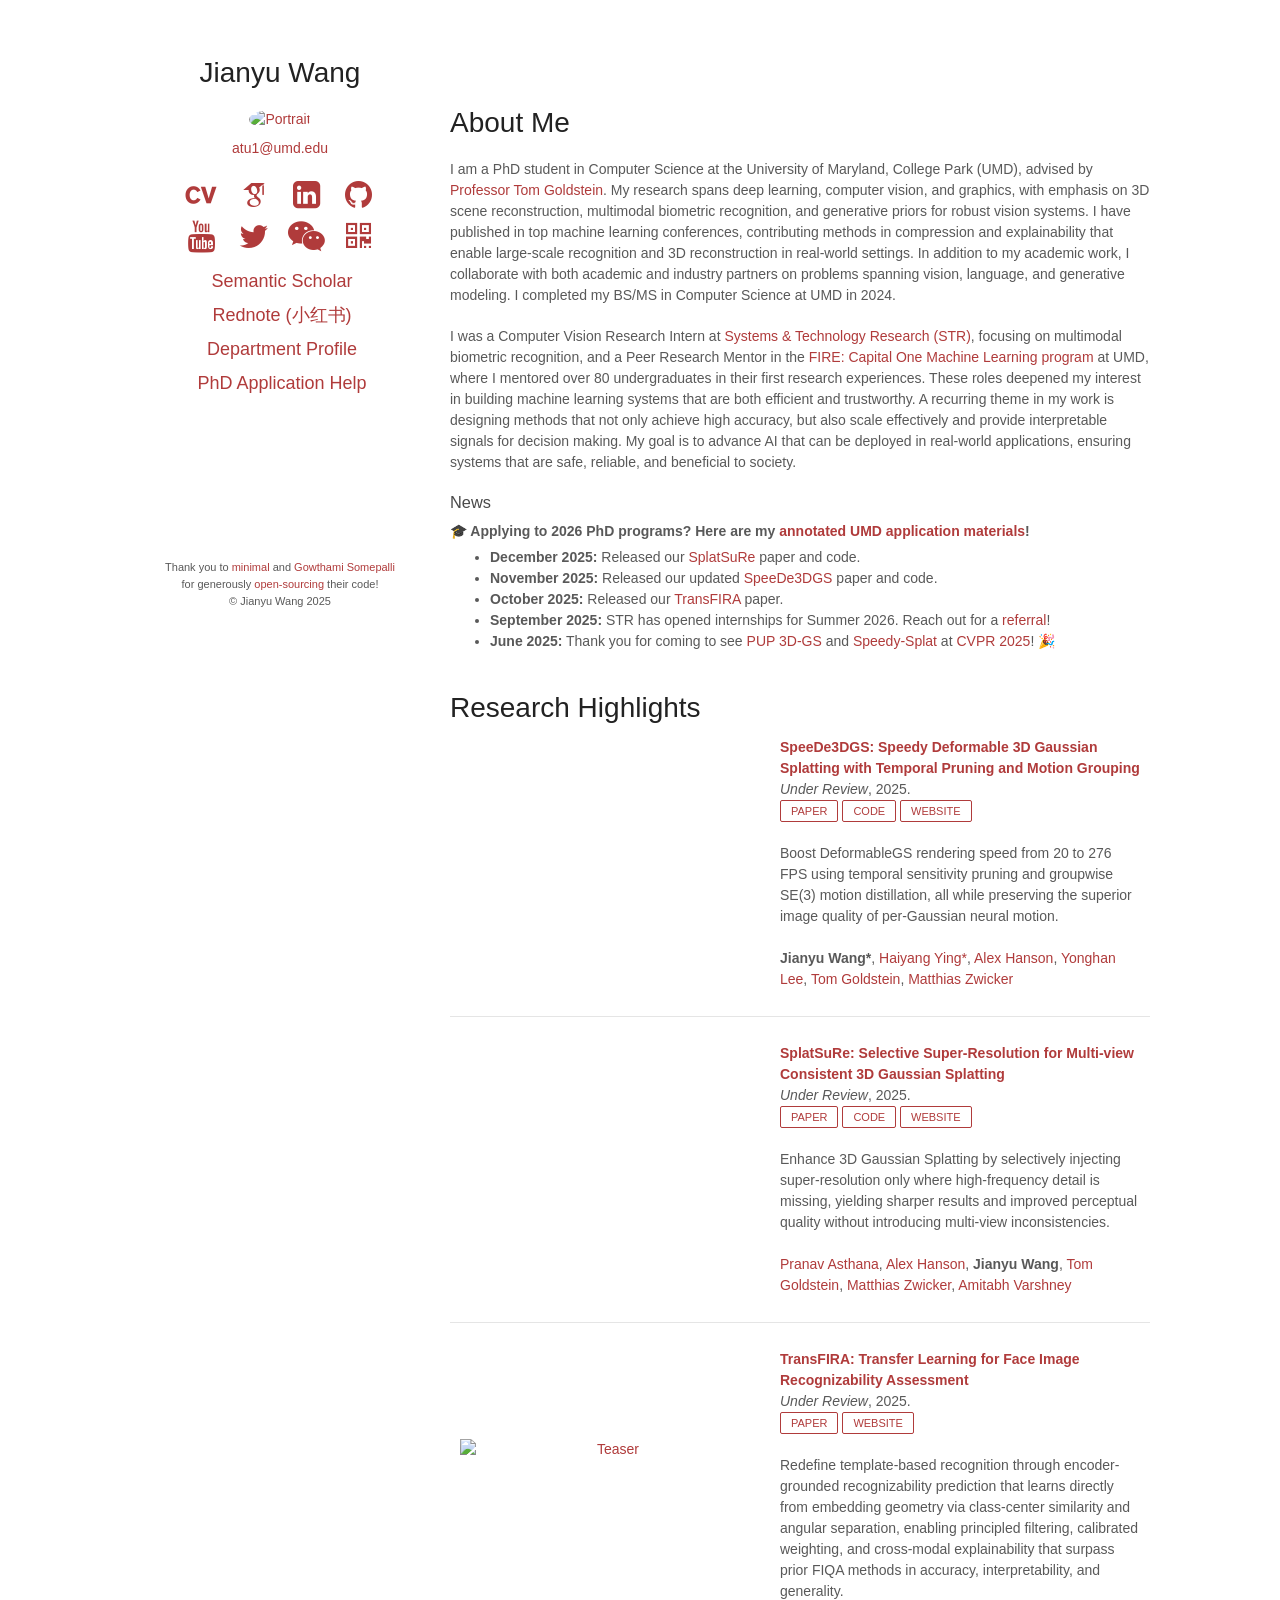
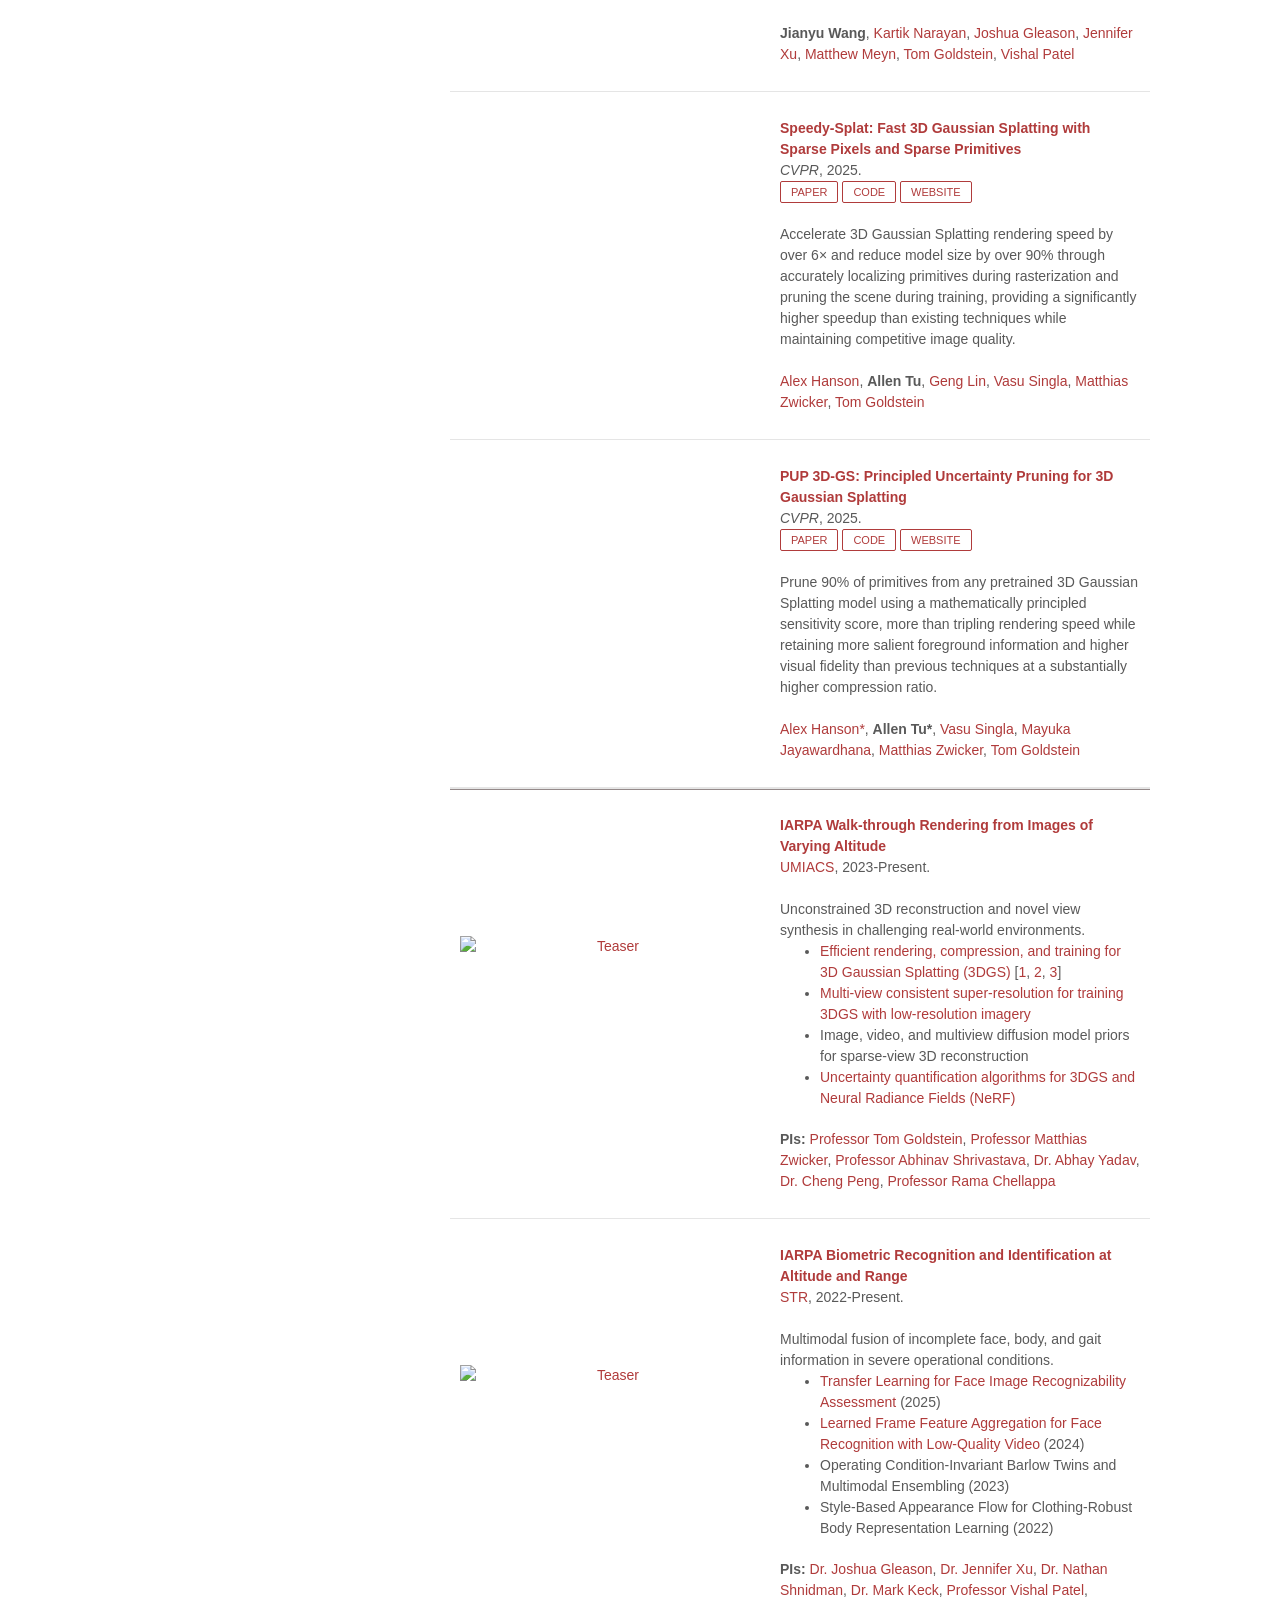
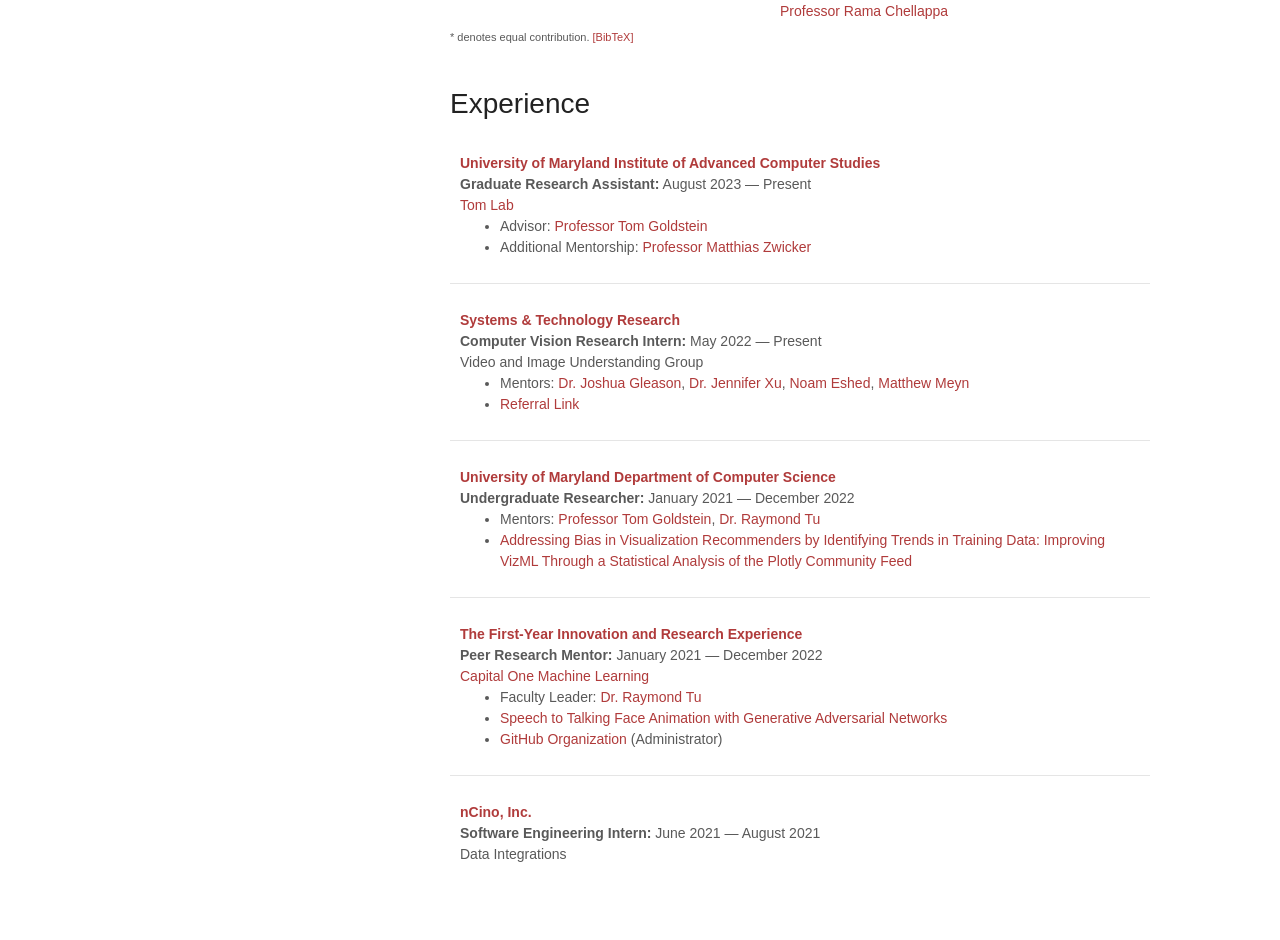
==== index.html @ eaefef75 "Initial commit" ====
<!doctype html>
<html>

<head>
    <!-- Meta -->
    <meta charset="utf-8">
    <meta http-equiv="X-UA-Compatible" content="chrome=1">
    <meta name="viewport" content="width=device-width">
    <meta name="description"
        content="Jianyu Wang is a PhD student in Computer Science at the University of Maryland, College Park, advised by Professor Tom Goldstein. His research advances 3D/4D scene reconstruction, multimodal biometric recognition, and generative priors and uncertainty quantification for robust vision systems, with publications in top computer vision and machine learning venues.">
    <meta name="keywords"
        content="Jianyu Wang, allentu, tuallen, atu1, University of Maryland, UMD, College Park, Computer Science, PhD student, Tom Goldstein, Matthias Zwicker, Vishal Patel, Abhinav Shrivastava, Rama Chellappa, Joshua Gleason, Jennifer Xu, Systems and Technology Research, STR, UMIACS, 3D Gaussian Splatting, 4D Gaussian Splatting, DeformableGS, dynamic 3DGS, Gaussian Splatting acceleration, temporal sensitivity pruning, motion grouping, GroupFlow, temporal pruning, SE(3) motion distillation, SpeeDe3DGS, Speedy-Splat, PUP 3D-GS, SplatSuRe, TransFIRA, diffusion priors, multi-view super-resolution, geometry-aware super-resolution, sparse-view reconstruction, NeRF, Neural Radiance Fields, uncertainty quantification, uncertainty pruning, principled pruning, explainable AI, interpretable AI, robust vision systems, computer vision, deep learning, differentiable rendering, diffusion models, vision transformers, Swin Transformer, multimodal encoders, biometric recognition, multimodal biometrics, face recognition, body recognition, gait recognition, recognizability assessment, Face Image Quality Assessment, FIQA, template recognizability, learned feature aggregation, transfer learning, BRIAR dataset, IARPA BRIAR, IARPA WRIVA, DARPA TIAMAT, NSF TRAILS Institute, VR rendering, real-time rendering, efficient rendering, GPU programming, CUDA, PyTorch, Python, mixture of experts, MoE, large vision encoders, large language models, LLMs, structure-from-motion, SfM, super-resolution, computer graphics, computational geometry, physically based modeling, advanced computer graphics, XR, simulation, animation, machine learning education, FIRE Capital One Machine Learning, research mentorship, peer research mentor, open-set recognition, multimodal fusion, uncertainty-aware rendering, academic research, CVPR 2025, computer vision publications, Jianyu Wang CVPR, Jianyu Wang research, Jianyu Wang Google Scholar, Jianyu Wang GitHub, Jianyu Wang LinkedIn">
    <!-- Title -->
    <title>Jianyu Wang | CS PhD @ UMD</title>

    <!-- Favicon -->
    <link rel="icon" type="image/x-icon" href="./static/icons/tu_light_red.ico">

    <!-- Stylesheets -->
    <link rel="stylesheet" href="stylesheets/styles.css">
    <link rel="stylesheet" href="stylesheets/extra_min_styles.css">
    <link rel="stylesheet" href="stylesheets/zoom_containers.css">
    <link rel="stylesheet" href="stylesheets/css/academicons.min.css">
    <link rel="stylesheet" href="stylesheets/css/font-awesome.css">

    <!-- Google Analytics -->
    <script async src="https://www.googletagmanager.com/gtag/js?id=G-5MJTNBEPMB"></script>
    <script>
        window.dataLayer = window.dataLayer || [];
        function gtag() { dataLayer.push(arguments); }
        gtag('js', new Date());
        gtag('config', 'G-5MJTNBEPMB');
    </script>
</head>

<body data-new-gr-c-s-check-loaded="8.876.0" data-gr-ext-installed="">
    <div class="wrapper">
        <!-- HEADER -->
        <header>
            <h1 align="center">Jianyu Wang</h1>
            <div style="margin-bottom: 10px" align="center">
                <a href="./static/images/Headshot.png">
                    <picture>
                        <source srcset="./static/images/Headshot_Square_Background.webp" type="image/webp">
                        <img src="./static/images/Headshot_Square_Background.jpg" alt="Portrait" class="portrait">
                    </picture>
                </a>
                <center>
                    <p>
                        <a href="mailto:atu1@umd.edu"> atu1@umd.edu </a>
                    </p>
                </center>

                <div class="icon-grid">
                    <a href="./files/AllenTu_CV.pdf"><i class="ai ai-cv"></i></a>
                    <a href="https://scholar.google.com/citations?user=sqPGyG4AAAAJ&hl"><i
                            class="ai ai-google-scholar"></i></a>
                    <a href="https://www.linkedin.com/in/allentu/"><i class="fa fa-linkedin-square"></i></a>
                    <a href="https://github.com/tuallen"><i class="fa fa-github"></i></a>
                    <a href="https://www.youtube.com/@tuallen"><i class="fa fa-youtube"></i></a>
                    <a href="https://twitter.com/tuallen_"><i class="fa fa-twitter"></i></a>
                    <a href="static/images/WeChat.png"><i class="fa fa-wechat"></i></a>
                    <a href="static/images/QRcode_website.png"><i class="fa fa-qrcode"></i></a>
                </div>
                <br>
            </div>

            <ul class="navbar">
                <!-- <li class="navbar_li" id="selected"><a href="https://tuallen.github.io/index.html">Home</a></li> -->
                <li class="navbar_li"><a href="https://www.semanticscholar.org/author/Allen-Tu/2306782092">Semantic
                        Scholar</a>
                <!-- <li class="navbar_li"><a href="https://www.researchgate.net/profile/Allen-Tu-3/research">Research
                        Gate</a> -->
                <li class="navbar_li"><a href="https://www.xiaohongshu.com/user/profile/6786b4ad0000000008018207">Rednote (小红书)</a>
                <li class="navbar_li"><a href="https://www.cs.umd.edu/people/atu1">Department Profile</a>
                <li class="navbar_li"><a
                        href="https://drive.google.com/drive/u/1/folders/1u32o79dgsN40e7VXFEqPQ54McBpV5oTP">PhD
                        Application Help</a>
                <!-- <li class="navbar_li"><a href="https://orcid.org/my-orcid?orcid=0009-0002-6532-2863">ORCID</a> -->
            </ul>
        </header>

        <section>
            <h1>About Me</h1>
            <p>
                I am a PhD student in Computer Science at the University of Maryland, College Park (UMD), advised by
                <a href="https://www.cs.umd.edu/~tomg/">Professor Tom Goldstein</a>. My research spans deep learning,
                computer vision, and graphics, with emphasis on 3D scene reconstruction, multimodal biometric
                recognition, and generative priors for robust vision systems. I have published in top machine learning
                conferences, contributing methods in compression and explainability that enable large-scale recognition
                and 3D reconstruction in real-world settings. In addition to my academic work, I collaborate with both
                academic and industry partners on problems spanning vision, language, and generative modeling. I
                completed my BS/MS in Computer Science at UMD in 2024.
            </p>

            <p>
                I was a Computer Vision Research Intern at <a href="https://str.us/">Systems & Technology Research
                    (STR)</a>, focusing on multimodal biometric recognition, and a Peer Research Mentor in the <a
                    href="https://umd-fire-coml.github.io/">FIRE: Capital One Machine Learning</a> <a
                    href="https://www.cs.umd.edu/research/fire/"> program</a> at UMD, where I mentored over 80
                undergraduates in their first research experiences. These roles deepened my interest in building machine
                learning systems that are both efficient and trustworthy. A recurring theme in my work is designing
                methods that not only achieve high accuracy, but also scale effectively and provide interpretable
                signals for decision making. My goal is to advance AI that can be deployed in real-world applications,
                ensuring systems that are safe, reliable, and beneficial to society.
            </p>

            <h3>News</h3>
            <p style="margin-top: -10px; margin-bottom: 5px; font-weight: bold;">🎓 Applying to 2026 PhD programs? Here
                are my <a href="https://drive.google.com/drive/u/1/folders/1u32o79dgsN40e7VXFEqPQ54McBpV5oTP">annotated
                    UMD
                    application materials</a>!</p>
            <ul>
                <li><b>December 2025:</b> Released our <a href="https://splatsure.github.io/">SplatSuRe</a> paper and
                    code.</li>
                <li><b>November 2025:</b> Released our updated <a href="https://speede3dgs.github.io/">SpeeDe3DGS</a>
                    paper and code.</li>
                <li><b>October 2025:</b> Released our <a href="https://transfira.github.io/">TransFIRA</a> paper.</li>
                <li><b>September 2025:</b> STR has opened internships for Summer 2026. Reach out for a <a
                        href="https://grnh.se/810664b66us">referral</a>!</li>
                <li><b>June 2025:</b> Thank you for coming to see <a href="https://pup3dgs.github.io/">PUP 3D-GS</a> and
                    <a href="https://speedysplat.github.io/">Speedy-Splat</a> at <a
                        href='https://www.linkedin.com/posts/allentu_cvpr2025-activity-7340164794253037568-YTBx'>CVPR
                        2025</a>! 🎉
                </li>
            </ul>
            <br>


            <h1> Research Highlights </h1>
            <table style="margin-top:-12px;">
                <tbody>
                    <!-- Publications -->
                    <tr style="border-bottom:1px solid #e5e5e5;">
                        <!-- Teaser -->
                        <td style="text-align: center;">
                            <div class="video-container">
                                <a href="https://speede3dgs.github.io/">
                                    <video class="video-thumbnail" src="./static/media/chicken_speede3dgs.mp4" muted
                                        loop></video>
                                </a>
                            </div>
                        </td>

                        <!-- TITLE AND INFO -->
                        <td>
                            <!-- <br> -->
                            <div id="indexWorkText">
                                <!-- Title + Link -->
                                <b><a href="https://speede3dgs.github.io/">SpeeDe3DGS: Speedy Deformable 3D Gaussian
                                        Splatting with Temporal Pruning and Motion Grouping</a></b>
                                <br>
                                <i>Under Review</i>, 2025. <br>
                            </div>
                            <div class="indexWorkText">
                                <a href="https://arxiv.org/abs/2506.07917" class="button" target="_blank">PAPER<span
                                        id="cites-speede3dgs"></span></a>
                                <a href="https://github.com/tuallen/speede3dgs" class="button" target="_blank">CODE
                                    <span id="stars-tuallen-speede3dgs">★</span></a>
                                <a href="https://speede3dgs.github.io/" class="button" target="_blank">WEBSITE</a>
                            </div>
                            <br>

                            <!-- Description -->
                            <div id="indexWorkText">
                                Boost DeformableGS rendering speed from 20 to 276 FPS using temporal sensitivity pruning
                                and groupwise SE(3) motion distillation, all while preserving the superior image quality
                                of per-Gaussian neural motion.
                            </div>
                            <br>

                            <!-- Collaborators -->
                            <div id="indexWorkText">
                                <strong>Jianyu Wang*</strong>,
                                <a href="https://oceanying.github.io/">Haiyang Ying*</a>,
                                <a href="https://www.cs.umd.edu/~hanson/">Alex Hanson</a>,
                                <a href="https://sites.google.com/view/yonghan-lee/home">Yonghan Lee</a>,
                                <a href="https://www.cs.umd.edu/~tomg/">Tom Goldstein</a>,
                                <a href="https://www.cs.umd.edu/~zwicker/">Matthias Zwicker</a>
                            </div>
                            <br>
                        </td>
                    </tr>

                    <tr style="border-bottom:1px solid #e5e5e5;">
                        <!-- Teaser -->
                        <td style="text-align: center;">
                            <div class="video-container">
                                <a href="https://splatsure.github.io/">
                                    <video class="video-thumbnail" src="./static/media/church_splatsure.mp4" muted
                                        loop></video>
                                </a>
                            </div>
                        </td>

                        <!-- TITLE AND INFO -->
                        <td>
                            <br>
                            <div id="indexWorkText">
                                <!-- Title + Link -->
                                <b><a href="https://splatsure.github.io/">SplatSuRe: Selective Super-Resolution for
                                        Multi-view Consistent 3D Gaussian Splatting</a></b>
                                <br>
                                <i>Under Review</i>, 2025. <br>
                            </div>
                            <div class="indexWorkText">
                                <a href="https://arxiv.org/abs/2512.02172" class="button" target="_blank">PAPER<span
                                        id="cites-splatsure"></span></a>
                                <a href="https://github.com/pranav-asthana/splatsure" class="button"
                                    target="_blank">CODE
                                    <span id="stars-pranav-asthana-splatsure">★</span></a>
                                <a href="https://splatsure.github.io/" class="button" target="_blank">WEBSITE</a>
                            </div>
                            <br>

                            <!-- Description -->
                            <div id="indexWorkText">
                                Enhance 3D Gaussian Splatting by selectively injecting super-resolution only where
                                high-frequency detail is missing, yielding sharper results and improved perceptual
                                quality without introducing multi-view inconsistencies.
                            </div>
                            <br>

                            <!-- Collaborators -->
                            <div id="indexWorkText">
                                <a href="https://pranav-asthana.github.io/">Pranav Asthana</a>,
                                <a href="https://www.cs.umd.edu/~hanson/">Alex Hanson</a>,
                                <strong>Jianyu Wang</strong>,
                                <a href="https://www.cs.umd.edu/~tomg/">Tom Goldstein</a>,
                                <a href="https://www.cs.umd.edu/~zwicker/">Matthias Zwicker</a>,
                                <a href="https://www.cs.umd.edu/~varshney/">Amitabh Varshney</a>
                            </div>
                            <br>
                        </td>
                    </tr>

                    <tr style="border-bottom:1px solid #e5e5e5;">
                        <!-- Teaser -->
                        <td style="text-align: center;">
                            <div class="image-container">
                                <a href="https://transfira.github.io/">
                                    <picture>
                                        <source srcset="./static/media/transfira.webp" type="image/webp">
                                        <img class="image-thumbnail" src="./static/media/transfira.png" alt="Teaser"
                                            loading="lazy" style="width:100%;height:auto;">
                                    </picture>
                                </a>
                            </div>
                        </td>
                        <!-- TITLE AND INFO -->
                        <td>
                            <br>
                            <div id="indexWorkText">
                                <!-- Title + Link -->
                                <b><a href="https://transfira.github.io/">TransFIRA: Transfer Learning for Face Image
                                        Recognizability Assessment</a></b>
                                <br>
                                <i>Under Review</i>, 2025. <br>
                            </div>
                            <div class="indexWorkText">
                                <a href="https://arxiv.org/abs/2510.06353" class="button" target="_blank">PAPER<span
                                        id="cites-transfira"></span></a>
                                <!-- <a href="https://github.com/allen-tu/transfira" class="button" target="_blank">CODE
                                    <span id="stars-allen-tu-transfira">★</span></a> -->
                                <a href="https://transfira.github.io/" class="button" target="_blank">WEBSITE</a>
                            </div>
                            <br>

                            <!-- Description -->
                            <div id="indexWorkText">
                                Redefine template-based recognition through encoder-grounded recognizability prediction
                                that learns directly from embedding geometry via class-center similarity and angular
                                separation, enabling principled filtering, calibrated weighting, and cross-modal
                                explainability that surpass prior FIQA methods in accuracy, interpretability, and
                                generality.
                            </div>
                            <br>

                            <!-- Collaborators -->
                            <div id="indexWorkText">
                                <strong>Jianyu Wang</strong>,
                                <a href="https://kartik-3004.github.io/portfolio/">Kartik Narayan</a>,
                                <a href="https://scholar.google.com/citations?user=FUchtr4AAAAJ">Joshua
                                    Gleason</a>,
                                <a href="https://scholar.google.com/citations?user=iFy2JdkAAAAJ">Jennifer Xu</a>,
                                <a href="https://www.linkedin.com/in/matthew-meyn-579784157">Matthew Meyn</a>,
                                <a href="https://www.cs.umd.edu/~tomg/">Tom Goldstein</a>,
                                <a href="https://engineering.jhu.edu/faculty/vishal-patel/">Vishal Patel</a>
                            </div>
                            <br>
                        </td>
                    </tr>

                    <tr style="border-bottom:1px solid #e5e5e5;">
                        <!-- Teaser -->
                        <td style="text-align: center;">
                            <div class="video-container">
                                <a href="https://speedysplat.github.io/">
                                    <video class="video-thumbnail" src="./static/media/kitchen_ss.mp4" muted
                                        loop></video>
                                </a>
                            </div>
                        </td>

                        <!-- TITLE AND INFO -->
                        <td>
                            <br>
                            <div id="indexWorkText">
                                <!-- Title + Link -->
                                <b><a href="https://speedysplat.github.io/"> Speedy-Splat: Fast 3D Gaussian Splatting
                                        with Sparse Pixels and Sparse Primitives
                                    </a></b>
                                <br>
                                <i>CVPR</i>, 2025.
                            </div>
                            <div class="indexWorkText">
                                <a href="https://arxiv.org/abs/2412.00578" class="button" target="_blank">PAPER<span
                                        id="cites-speedy-splat"></span></a>
                                <a href="https://github.com/j-alex-hanson/speedy-splat" class="button"
                                    target="_blank">CODE <span id="stars-j-alex-hanson-speedy-splat">★</span></a>
                                <!-- <a href="https://youtu.be/jqtqVHKRrfw" class="button" target="_blank">VIDEO</a> -->
                                <a href="https://speedysplat.github.io/" class="button" target="_blank">WEBSITE</a>
                            </div>
                            <br>

                            <!-- Description -->
                            <div id="indexWorkText">
                                Accelerate 3D Gaussian Splatting rendering speed by over 6× and reduce model size
                                by over 90% through accurately localizing primitives during rasterization and pruning
                                the scene during training, providing a significantly higher speedup than existing
                                techniques while maintaining competitive image quality.
                            </div>
                            <br>

                            <!-- Collaborators -->
                            <div id="indexWorkText">
                                <a href="https://www.cs.umd.edu/~hanson/">Alex Hanson</a>, <strong>Allen
                                    Tu</strong>,
                                <a href="https://scholar.google.com/citations?user=2Vh_sboAAAAJ">Geng Lin</a>,
                                <a href="https://vasusingla.github.io/">Vasu Singla</a>,

                                <a href="https://www.cs.umd.edu/~zwicker/">Matthias Zwicker</a>,
                                <a href="https://www.cs.umd.edu/~tomg/">Tom Goldstein</a>
                            </div>
                            <br>
                        </td>
                    </tr>

                    <tr style="border-bottom:1px solid #e5e5e5;">
                        <!-- Teaser -->
                        <td style="text-align: center;">
                            <div class="video-container">
                                <a href="https://pup3dgs.github.io/">
                                    <video class="video-thumbnail" src="./static/media/playroom_pup.mp4" muted
                                        loop></video>
                                </a>
                            </div>
                        </td>

                        <!-- TITLE AND INFO -->
                        <td>
                            <br>
                            <div id="indexWorkText">
                                <!-- Title + Link -->
                                <b><a href="https://pup3dgs.github.io/"> PUP 3D-GS: Principled Uncertainty Pruning
                                        for 3D Gaussian Splatting
                                    </a></b>
                                <br>
                                <i>CVPR</i>, 2025.
                            </div>
                            <div class="indexWorkText">
                                <a href="https://arxiv.org/abs/2406.10219" class="button" target="_blank">PAPER<span
                                        id="cites-pup3dgs"></span></a>
                                <a href="https://github.com/j-alex-hanson/gaussian-splatting-pup" class="button"
                                    target="_blank">CODE <span
                                        id="stars-j-alex-hanson-gaussian-splatting-pup">★</span></a>
                                <!-- <a href="https://youtu.be/CceTvf70JZs" class="button" target="_blank">VIDEO</a> -->
                                <a href="https://pup3dgs.github.io/" class="button" target="_blank">WEBSITE</a>
                            </div>
                            <br>

                            <!-- Description -->
                            <div id="indexWorkText">
                                Prune 90% of primitives from any pretrained 3D Gaussian Splatting model using a
                                mathematically principled sensitivity score, more than tripling rendering speed while
                                retaining
                                more salient foreground information and higher visual fidelity than previous techniques
                                at a substantially higher compression ratio.
                            </div>
                            <br>

                            <!-- Collaborators -->
                            <div id="indexWorkText">
                                <a href="https://www.cs.umd.edu/~hanson/">Alex Hanson*</a>, <strong>Allen
                                    Tu*</strong>,
                                <a href="https://vasusingla.github.io/">Vasu Singla</a>,
                                <a href="https://scholar.google.com/citations?user=0zysOU8AAAAJ">Mayuka
                                    Jayawardhana</a>,
                                <a href="https://www.cs.umd.edu/~zwicker/">Matthias Zwicker</a>,
                                <a href="https://www.cs.umd.edu/~tomg/">Tom Goldstein</a>
                            </div>
                            <br>
                        </td>
                    </tr>

                    <!-- <tr style="border-bottom:1px solid #e5e5e5;">
                        <td style="text-align: center;">
                            <a href="https://arxiv.org/abs/2203.04937"
                                style="display: inline-block; width: 100%; max-width: 600px;">
                                <img src="./static/media/addressing_bias.png" alt="Addressing Bias"
                                    style="width: 100%; height: auto; border: none; display: block; margin: 0 auto;">
                            </a>
                        </td>

                        <td>
                            <br>
                            <div id="indexWorkText">
                                <b><a href="https://arxiv.org/abs/2203.04937">Addressing Bias in Visualization
                                        Recommenders by Identifying Trends in Training Data: Improving VizML Through a
                                        Statistical Analysis of the Plotly Community Feed</a></b>
                                <br>
                                <i>Undergraduate Honors Seminar</i>, 2021.
                            </div>
                            <div class="indexWorkText">
                                <a href="https://arxiv.org/abs/2203.04937" class="button" target="_blank">PAPER</a>
                                <span id="cites-addressing_bias"></span>
                            </div>
                            <br>

                            <div id="indexWorkText">
                                Analyze training bias in the VizML visualization recommender by evaluating 1,000 Plotly
                                Community Feed examples, uncover how user convenience and chart imbalance skew
                                predictions, and propose data-driven strategies for fairer, more representative
                                recommendations.
                            </div>
                            <br>

                            <div id="indexWorkText">
                                <strong>Jianyu Wang</strong>,
                                <a href="https://www.researchgate.net/profile/Priyanka-Mehta-28">Priyanka Mehta</a>,
                                <a href="https://www.linkedin.com/in/alexander-wu-84315819b/">Alexander Wu</a>,
                                <a href="https://www.linkedin.com/in/nandhinikrishnan/">Nandhini Krishnan</a>,
                                <a href="https://www.linkedin.com/in/amar-mujumdar/">Amar Mujumdar</a>,
                                <a href="https://homes.cs.washington.edu/~leibatt/bio.html">Leilani Battle</a>,
                                <a href="https://www.cs.umd.edu/~dml/">Dave Levin</a>
                            </div>
                            <br>
                        </td>
                    </tr> -->

                    <!-- Grants -->
                    <tr>
                        <td colspan="2" style="border-bottom:2px solid #958a8a; padding:0;"></td>
                    </tr>

                    <tr style="border-bottom:1px solid #e5e5e5;"></tr>
                    <!-- Teaser -->
                    <td style="text-align: center;">
                        <div class="image-container">
                            <a href="./static/media/diffusion_prior.png">
                                <picture>
                                    <source srcset="./static/media/diffusion_prior.webp" type="image/webp">
                                    <img class="image-thumbnail" src="./static/media/diffusion_prior.png" alt="Teaser"
                                        loading="lazy" style="width:100%;height:auto;">
                                </picture>
                            </a>
                        </div>
                    </td>

                    <!-- TITLE AND INFO -->
                    <td>
                        <br>
                        <div id="indexWorkText">
                            <!-- Title + Link -->
                            <b><a href="https://www.iarpa.gov/research-programs/wriva">IARPA Walk-through Rendering from
                                    Images of Varying Altitude</a></b>
                            <br>
                            <a href="https://www.umiacs.umd.edu/">UMIACS</a>, 2023-Present.
                        </div>
                        <br>

                        <!-- Description -->
                        <div id="indexWorkText">
                            Unconstrained 3D reconstruction and novel view synthesis in challenging real-world
                            environments.
                            <ul>
                                <li><a href="https://speedysplat.github.io/">Efficient rendering, compression, and
                                        training for
                                        3D Gaussian Splatting (3DGS)</a>
                                    [<a href="https://pup3dgs.github.io/">1</a>,
                                    <a href="https://speedysplat.github.io/">2</a>,
                                    <a href="https://speede3dgs.github.io/">3</a>]
                                </li>
                                <li><a href="https://splatsure.github.io/">Multi-view consistent super-resolution for
                                        training
                                        3DGS with low-resolution imagery</a></li>
                                <li>Image, video, and multiview diffusion model priors for sparse-view 3D
                                    reconstruction</li>
                                <li><a href="https://pup3dgs.github.io/">Uncertainty quantification algorithms for 3DGS
                                        and Neural Radiance Fields (NeRF)</a>
                                </li>
                            </ul>
                        </div>

                        <!-- Collaborators -->
                        <div id="indexWorkText">
                            <b>PIs:</b>
                            <a href="https://www.cs.umd.edu/~tomg/">Professor Tom Goldstein</a>,
                            <a href="https://www.cs.umd.edu/~zwicker/">Professor Matthias Zwicker</a>,
                            <a href="https://www.cs.umd.edu/~abhinav/">Professor Abhinav Shrivastava</a>,
                            <a href="https://aiem.jhu.edu/people/abhay-yadav/">Dr. Abhay Yadav</a>,
                            <a href="https://sites.google.com/view/cheng-peng/home">Dr. Cheng Peng</a>,
                            <a href="https://engineering.jhu.edu/faculty/rama-chellappa/">Professor Rama Chellappa</a>
                        </div>
                        <br>
                    </td>
                    </tr>

                    <tr style="border-bottom:1px solid #e5e5e5;"></tr>
                    <!-- Teaser -->
                    <td style="text-align: center;">
                        <div class="image-container">
                            <a href="./static/media/reclothing.png">
                                <picture>
                                    <source srcset="./static/media/reclothing.webp" type="image/webp">
                                    <img class="image-thumbnail" src="./static/media/reclothing.png" alt="Teaser"
                                        loading="lazy" style="width:100%;height:auto;">
                                </picture>
                            </a>
                        </div>
                    </td>

                    <!-- TITLE AND INFO -->
                    <td>
                        <br>
                        <div id="indexWorkText">
                            <!-- Title + Link -->
                            <b><a href="https://www.iarpa.gov/research-programs/briar">IARPA Biometric Recognition and
                                    Identification at Altitude and Range</a></b>
                            <br>
                            <a href="https://str.us/">STR</a>, 2022-Present.
                        </div>
                        <br>

                        <!-- Description -->
                        <div id="indexWorkText">
                            Multimodal fusion of incomplete face, body, and gait information in severe operational
                            conditions.
                            <ul>
                                <li><a href="https://transfira.github.io">Transfer Learning for Face Image
                                        Recognizability Assessment</a> (2025)</li>
                                <li><a href="./files/learned_aggregation.pdf">Learned Frame Feature Aggregation for
                                        Face Recognition with Low-Quality Video</a> (2024)</li>
                                <li>Operating Condition-Invariant Barlow Twins and Multimodal Ensembling (2023)</li>
                                <li>Style-Based Appearance Flow for Clothing-Robust Body Representation Learning (2022)
                                </li>
                            </ul>
                        </div>

                        <!-- Collaborators -->
                        <div id="indexWorkText">
                            <b>PIs:</b>
                            <a href="https://scholar.google.com/citations?user=FUchtr4AAAAJ">Dr. Joshua
                                Gleason</a>,
                            <a href="https://scholar.google.com/citations?user=iFy2JdkAAAAJ">Dr. Jennifer Xu</a>,
                            <a href="https://scholar.google.com/citations?user=J-hNsh0AAAAJ">Dr. Nathan Shnidman</a>,
                            <a href="https://scholar.google.com/citations?user=_0mlZMsAAAAJ">Dr. Mark Keck</a>,
                            <a href="https://engineering.jhu.edu/faculty/vishal-patel/">Professor Vishal Patel</a>,
                            <a href="https://engineering.jhu.edu/faculty/rama-chellappa/">Professor Rama Chellappa</a>
                        </div>
                        <br>

                    </td>
                    </tr>
                </tbody>
            </table>
            <p style="margin-top: -3em; margin-bottom: 3em;">
                <small>* denotes equal contribution. <a href="files/allentu_references.bib">[BibTeX]</a></small>
            </p>

            <h1> Experience</h1>
            <table style="margin-top:-12px;">
                <tbody>
                    <tr style="border-bottom:1px solid #e5e5e5;">
                        <!-- TITLE AND INFO -->
                        <td>
                            <br>
                            <div id="indexWorkText">
                                <!-- Title + Link -->
                                <b><a href="https://www.umiacs.umd.edu/">University of Maryland Institute of Advanced
                                        Computer Studies</a></b><br>
                                <b>Graduate Research Assistant:</b> August 2023 — Present<br>
                                <a href="https://www.cs.umd.edu/~tomg/">Tom Lab</a><br>
                            </div>
                            <ul>
                                <li>Advisor: <a href='https://www.cs.umd.edu/~tomg/'>Professor Tom Goldstein</a>
                                </li>
                                <li>Additional Mentorship: <a href='https://www.cs.umd.edu/~zwicker/'>Professor Matthias
                                        Zwicker</a></li>
                            </ul>
                        </td>
                    </tr>

                    <tr style="border-bottom:1px solid #e5e5e5;">
                        <!-- TITLE AND INFO -->
                        <td>
                            <br>
                            <div id="indexWorkText">
                                <!-- Title + Link -->
                                <b><a href="https://str.us/">Systems & Technology Research</a></b><br>
                                <b>Computer Vision Research Intern:</b> May 2022 — Present<br>
                                Video and Image Understanding Group<br>
                            </div>
                            <ul>
                                <li>Mentors:
                                    <a href="https://scholar.google.com/citations?user=FUchtr4AAAAJ">Dr. Joshua
                                        Gleason</a>,
                                    <a href="https://scholar.google.com/citations?user=iFy2JdkAAAAJ">Dr. Jennifer
                                        Xu</a>,
                                    <a href="https://www.linkedin.com/in/noam-eshed-156454101">Noam Eshed</a>,
                                    <a href="https://www.linkedin.com/in/matthew-meyn-579784157">Matthew Meyn</a>
                                </li>
                                <li><a href="https://grnh.se/810664b66us">Referral Link</a></li>
                            </ul>
                        </td>
                    </tr>

                    <tr style="border-bottom:1px solid #e5e5e5;">
                        <!-- TITLE AND INFO -->
                        <td>
                            <br>
                            <div id="indexWorkText">
                                <!-- Title + Link -->
                                <b><a href="https://www.cs.umd.edu/">University of Maryland Department of Computer
                                        Science</a></b><br>
                                <b>Undergraduate Researcher:</b> January 2021 — December 2022<br>
                            </div>
                            <ul>
                                <li>Mentors:
                                    <a href='https://www.cs.umd.edu/~tomg/'>Professor Tom Goldstein</a>,
                                    <a href='https://huahongtu.me/'>Dr. Raymond Tu</a>
                                </li>
                                <li><a href="https://arxiv.org/abs/2203.04937">Addressing Bias in Visualization
                                        Recommenders by Identifying Trends in Training Data: Improving VizML Through a
                                        Statistical Analysis of the Plotly Community Feed</a></li>
                            </ul>
                        </td>
                    </tr>

                    <tr style="border-bottom:1px solid #e5e5e5;">
                        <!-- TITLE AND INFO -->
                        <td>
                            <br>
                            <div id="indexWorkText">
                                <!-- Title + Link -->
                                <b><a href="https://www.fire.umd.edu/">The First-Year Innovation and Research
                                        Experience</a></b><br>
                                <b>Peer Research Mentor:</b> January 2021 — December 2022<br>
                                <a href="https://umd-fire-coml.github.io/">Capital One Machine Learning</a>
                                <br>
                            </div>
                            <ul>
                                <li>Faculty Leader: <a href="https://huahongtu.me/">Dr. Raymond Tu</a></li>
                                <li><a href="./files/fire_poster.pdf">Speech to Talking Face Animation with Generative
                                        Adversarial Networks</a></li>
                                <li><a href="https://github.com/umd-fire-coml">GitHub Organization</a> (Administrator)
                                </li>
                            </ul>
                        </td>
                    </tr>

                    <tr>
                        <!-- TITLE AND INFO -->
                        <td>
                            <br>
                            <div id="indexWorkText">
                                <!-- Title + Link -->
                                <b><a href="https://www.ncino.com/">nCino, Inc.</a></b><br>
                                <b>Software Engineering Intern:</b> June 2021 — August 2021<br>
                                Data Integrations<br>
                            </div>
                        </td>
                        <ul>
                        </ul>
                    </tr>
                </tbody>
            </table>
        </section>

        <footer>
            <p style="line-height: 1.2;" align="center"><small>
                    Thank you to <a href="https://github.com/orderedlist/minimal">minimal</a> and <a
                        href="https://somepago.github.io/">Gowthami Somepalli</a><br>for generously <a
                        href="https://github.com/tuallen/tuallen.github.io">open-sourcing</a> their code!
                    <br>
                    &copy; Jianyu Wang 2025
                </small></p>
        </footer>
    </div>

    <!-- Scripts -->
    <script src="./static/js/zoom-containers.js"></script>
    <script src="./static/js/github-stars.js"></script>
    <script src="./static/js/semantic-scholar.js"></script>
</body>

</html>
---- stylesheets/styles.css ----
body {
  background-color: #fff;
  padding:50px;
  font: 14px/1.5 -apple-system, BlinkMacSystemFont, "Segoe UI", Roboto, Oxygen, Ubuntu, Cantarell, "Fira Sans", "Droid Sans", "Helvetica Neue", Arial, sans-serif, "Apple Color Emoji", "Segoe UI Emoji", "Segoe UI Symbol";
  color:#595959;
  font-weight:400;
}

h1, h2, h3, h4, h5, h6 {
  color:#222;
  margin:0 0 20px;
}

p, ul, ol, table, pre, dl {
  margin:0 0 20px;
}

h1, h2, h3 {
  line-height:1.1;
}

h1 {
  font-size:28px;
  font-weight: 500;
}

h2 {
  color:#393939;
  font-weight: 500;
}

h2 title {
  color:#b03b3b;
  font-weight: 500;
}
h3, h4, h5, h6 {
  color:#494949;
  font-weight: 500;
}

a {
  color:#b03b3b;
  text-decoration:none;
}


a:hover {
  color:#050505;
}

a small {
  font-size:11px;
  color:#777;
  margin-top:-0.3em;
  display:block;
}

a:hover small {
  color:#777;
}

.wrapper {
  width:1020px;
  margin: auto;
}

blockquote {
  border-left:1px solid #e5e5e5;
  margin:0;
  padding:0 0 0 20px;
  font-style:italic;
}

code, pre {
  font-family:Monaco, Bitstream Vera Sans Mono, Lucida Console, Terminal, Consolas, Liberation Mono, DejaVu Sans Mono, Courier New, monospace;
  color:#333;
}

pre {
  padding:8px 15px;
  background: #f8f8f8;
  border-radius:5px;
  border:1px solid #e5e5e5;
  overflow-x: auto;
}

table {
  width:100%;
  border-collapse:collapse;
}

th, td {
  text-align:left;
  padding:5px 10px;
  /*border:1px solid #e5e5e5;*/
}

dt {
  color:#444;
  font-weight:500;
}

th {
  color:#444;
}

img {
  max-width:100%;
}

header {
  /*margin-top:100px;*/
  /*background-color: #996633;*/
  width:300px;
  float:left;
  position:fixed;
  -webkit-font-smoothing:subpixel-antialiased;
}

section {
  width:700px;
  float:right;
  padding-bottom:50px;
  padding-left:150px;
  padding-top:50px;
}

small {
  font-size:11px;
}

hr {
  border:0;
  background:#e5e5e5;
  height:1px;
  margin:0 0 20px;
}

footer {
  width:300px;
  float:left;
  position: fixed;
  margin-top:500px;
  -webkit-font-smoothing:subpixel-antialiased;
}

.button {
  display:inline-block;
  font-weight:300;
  color:#b03b3b;
  padding:0 10px;
  border-radius:2px;
  height:20;
  line-height:20px;
  border:1px solid #b03b3b;
  font-size:11px;
}

.button:hover {
  color:#050505;
}


@media print, screen and (max-width: 960px) {

  div.wrapper {
    width:auto;
    margin:0;
  }

  header, section, footer {
    float:none;
    position:static;
    width:auto;
  }

  header {
    padding-right:320px;
  }

  section {
    border:1px solid #e5e5e5;
    border-width:1px 0;
    padding:20px 0;
    margin:0 0 20px;
  }

  header a small {
    display:inline;
  }

  header ul {
    position:absolute;
    right:50px;
    top:52px;
  }
}

@media print, screen and (max-width: 720px) {
  body {
    word-wrap:break-word;
  }

  header {
    padding:0;
  }

  header ul, header p.view {
    position:static;
  }

  pre, code {
    word-wrap:normal;
  }
}

@media print, screen and (max-width: 480px) {
  body {
    padding:15px;
  }

  header ul {
    width:99%;
  }

  header li, header ul li + li + li {
    width:33%;
  }
}

@media print {
  body {
    padding:0.4in;
    font-size:12pt;
    color:#444;
  }
}

.icon-grid {
  display: grid;
  grid-template-columns: repeat(4, 1fr);
  justify-items: center;
  gap: 10px 0px;
  max-width: 70%;
  margin: 0 auto;
}

.icon-grid a {
  color: #b03b3b;
  text-decoration: none;
  transition: transform 0.2s ease;
}

.icon-grid i {
  font-size: 32px;
  line-height: 1;
  vertical-align: middle;
}

.icon-grid a:hover i {
  transform: scale(1.15);
}
---- stylesheets/extra_min_styles.css ----
/* --------------- */
/* --- Portrait --- */
/* --------------- */

.portrait {
  width:160px;
  margin-bottom: 8px;
  /*border-radius: 10px;*/
  border-radius: 50%;
}

/* --------------- */
/* --- NAV BAR --- */
/* --------------- */

html {
  scroll-behavior: smooth;
}

body
{
  background-color: #fff;
  padding:50px;
  font: 14px/1.5 -apple-system, BlinkMacSystemFont, "Segoe UI", Roboto, Oxygen, Ubuntu, Cantarell, "Fira Sans", "Droid Sans", "Helvetica Neue", Arial, sans-serif, "Apple Color Emoji", "Segoe UI Emoji", "Segoe UI Symbol";
  color:#595959;
  font-weight:400;
}

/* Change some things if user is on a phone */

.navbar.navbar
{
  width:260px;
  margin-top:-16px;
  font-size: 18px;
  text-align: center;
  list-style-type: none;
  white-space: nowrap;
}

.navbar_li.navbar_li
{
  /*display: inline;*/
  margin-bottom: 7px; /* Adds space between each nav item */
  /*font-weight: lighter;*/
  margin-right:36px;
}

.navbar_li a:hover,
.navbar_li a:focus
{
  border-bottom-style: solid;
  border-top-style: solid;
  border-width: 1px;
  color: #f88c99;
}

#selected
{
  text-decoration: underline;
}

.workPicture
{
  width: 240px;
  margin-right:24px;
}

/* -------------- 
/* --- PAPERS --- */
/* -------------- */


/* PAPERS PAGE */
.paper_line
{
  margin-left: 20px;
  margin-right: 20px;
  padding-right: 20px;
  text-align: left;
}

.paper_title
{
  margin-left: 60px;
  margin-right: 20px;
  padding-right: 20px;
  text-align: left;
  font-weight: 800;
}


#bibtexFont
{
  font-size: 10px;
  color:#9AC39D !important;
}

#appendixFont
{
  color:#E8AB6B !important; 
}


/* ---------------- */
/* --- PICTURES --- */
/* ---------------- */
.colPortrait
{
  margin-bottom: 8px;
  border-radius: 10px;
}

#collaboratorWrapper
{
  text-align: center;
  margin-left: -30%;
}

/* ------------ */
/* --- BLOG --- */
/* ------------ */


h4
{
  font-size:18px;
}

h5
{
  font-size:13px;
}


#blognav
{
  float:right;
  padding:14px;
  border-radius: 10px;
  border-color: #cdcccc;
  border:dotted;
  border-width: 1px;
  margin-left:38px;
  margin-top:10px;
  margin-right:36px;
  margin-bottom:40px;
  width:195px;
}

#allPostList
{
  /*margin-left:20px;*/
  line-height: 24px;
  /*text-align: justify;*/
}

#blognavHeader
{
  margin-top: -2px;
  font-style: italic;
  font-weight: lighter;
  text-align: center;
}

.blognav_element
{
  margin-left:16px;
  font-size: 16px;
}

.blognav_element a:hover,
.blognav_element a:focus
{
  border-bottom-style: solid;
  border-top-style: solid;
  border-width: 1px;
  color: #f88c99;
}

#blog_selected
{
  text-decoration: underline;
}


/* TUTORIAL */

skinnycode
{
  font-family: monospace;
  background:#F8F8FF;
  border:black dashed 1px;
  padding:6px;
  margin-right: auto;
  margin-left: 20px;
  margin-bottom: 10px;
  display:inline-block;
  max-width:75%;
}

code
{
  font-family: monospace;
  background:#F8F8FF;
  border:black dashed 1px;
  padding:6px;
  margin-right: auto;
  margin-left: 20px;
  margin-bottom: 10px;
  display:block;
  max-width:75%;
}

mathcode
{
  font-family: monospace;
  background:#F8F8FF;
  border:black dashed 1px;
  padding:6px;
  margin-left: 80px;
  display:inline-block;
  max-width:60%;
}

#tutorialP
{
  max-width:80%;
}

#definition
{
  margin-left: 40px;
  margin-bottom: 10px;
  margin-right: 160px;
  text-align: left;
  font-family: serif;
  padding: 15px;
  max-width: 95%;
  min-width: 200px;
  border-style: solid;
  border-width: 1px;
}

#definition_no_b
{
  margin-left: 40px;
  margin-right: 160px;
  text-align: left;
  font-family: serif;
  /*padding: 15px;*/
  max-width: 95%;
  min-width: 200px;
}

#narrow_definition
{
  margin-left: 40px;
  margin-bottom: 20px;
  margin-right: 280px;
  text-align: left;
  font-family: serif;
  padding: 15px;
  max-width: 95%;
  min-width: 200px;
  border-style: solid;
  border-width: 1px;
}


/* -------------- */
/* --- MOBILE --- */
/* -------------- */

@media only screen  and (max-device-width: 600px)
{
 .navbar_li.navbar_li {
    margin-left:48px !important;
    /*margin-right:20px !important;*/
    text-align: left;
 }
 .workPicture {
  width: 0px !important;
  margin-right:0px;
 }
}
---- stylesheets/zoom_containers.css ----
.video-container {
    position: relative;
    width: 300px;
    height: 200px;
    overflow: visible;
    /* Allow video to expand beyond the container */
    display: inline-block;
}

.video-thumbnail {
    width: 100%;
    height: 100%;
    object-fit: contain;
    /* Ensure the entire video is visible */
    transition: transform 0.4s ease;
    /* Smooth zoom transition */
    position: absolute;
    top: 0;
    left: 0;
}

/* Zoom the video larger while keeping it visible */
.video-container:hover .video-thumbnail {
    transform: scale(3);
    /* Adjust this to make the video larger on hover */
    z-index: 1000;
    /* Ensure it appears above other content */
}

.image-container {
    position: relative;
    width: 300px;
    height: 130px;
    overflow: visible; /* Allow image to expand beyond the container */
    display: inline-block;
}

.image-thumbnail {
    width: 100%;
    height: 100%;
    object-fit: contain;
    transition: transform 0.4s ease; /* Smooth zoom transition */
    position: absolute;
    top: 0;
    left: 0;
}

/* Zoom the image larger while keeping it visible */
.image-container:hover .image-thumbnail {
    transform: scale(4); /* Adjust this to make the image larger on hover */
    z-index: 1000; /* Ensure it appears above other content */
}
---- stylesheets/css/academicons.min.css ----
@font-face{font-family:'Academicons';font-style:normal;font-weight:400;font-display:block;src:url(../fonts/academicons.eot);src:url(../fonts/academicons.eot) format('embedded-opentype'),url(../fonts/academicons.ttf) format('truetype'),url(../fonts/academicons.woff) format('woff'),url(../fonts/academicons.svg) format('svg')}.ai{font-family:'Academicons';font-weight:400;-moz-osx-font-smoothing:grayscale;-webkit-font-smoothing:antialiased;display:inline-block;font-style:normal;font-variant:normal;text-rendering:auto;line-height:1}.ai-academia:before{content:"\e9af"}.ai-academia-square:before{content:"\e93d"}.ai-acclaim:before{content:"\e92e"}.ai-acclaim-square:before{content:"\e93a"}.ai-acm:before{content:"\e93c"}.ai-acm-square:before{content:"\e95d"}.ai-acmdl:before{content:"\e96a"}.ai-acmdl-square:before{content:"\e9d3"}.ai-ads:before{content:"\e9cb"}.ai-ads-square:before{content:"\e94a"}.ai-africarxiv:before{content:"\e91b"}.ai-africarxiv-square:before{content:"\e90b"}.ai-arxiv:before{content:"\e974"}.ai-arxiv-square:before{content:"\e9a6"}.ai-biorxiv:before{content:"\e9a2"}.ai-biorxiv-square:before{content:"\e98b"}.ai-ceur:before{content:"\e96d"}.ai-ceur-square:before{content:"\e92f"}.ai-ciencia-vitae:before{content:"\e912"}.ai-ciencia-vitae-square:before{content:"\e913"}.ai-closed-access:before{content:"\e942"}.ai-closed-access-square:before{content:"\e943"}.ai-conversation:before{content:"\e94c"}.ai-conversation-square:before{content:"\e915"}.ai-coursera:before{content:"\e95f"}.ai-coursera-square:before{content:"\e97f"}.ai-crossref:before{content:"\e918"}.ai-crossref-square:before{content:"\e919"}.ai-cv:before{content:"\e9a5"}.ai-cv-square:before{content:"\e90a"}.ai-datacite:before{content:"\e91c"}.ai-datacite-square:before{content:"\e91d"}.ai-dataverse:before{content:"\e9f7"}.ai-dataverse-square:before{content:"\e9e4"}.ai-dblp:before{content:"\e94f"}.ai-dblp-square:before{content:"\e93f"}.ai-depsy:before{content:"\e97a"}.ai-depsy-square:before{content:"\e94b"}.ai-doi:before{content:"\e97e"}.ai-doi-square:before{content:"\e98f"}.ai-dryad:before{content:"\e97c"}.ai-dryad-square:before{content:"\e98c"}.ai-elsevier:before{content:"\e961"}.ai-elsevier-square:before{content:"\e910"}.ai-figshare:before{content:"\e981"}.ai-figshare-square:before{content:"\e9e7"}.ai-google-scholar:before{content:"\e9d4"}.ai-google-scholar-square:before{content:"\e9f9"}.ai-hal:before{content:"\e92c"}.ai-hal-square:before{content:"\e92d"}.ai-hypothesis:before{content:"\e95a"}.ai-hypothesis-square:before{content:"\e95b"}.ai-ideas-repec:before{content:"\e9ed"}.ai-ideas-repec-square:before{content:"\e9f8"}.ai-ieee:before{content:"\e929"}.ai-ieee-square:before{content:"\e9b9"}.ai-impactstory:before{content:"\e9cf"}.ai-impactstory-square:before{content:"\e9aa"}.ai-inaturalist:before{content:"\e900"}.ai-inaturalist-square:before{content:"\e901"}.ai-inpn:before{content:"\e902"}.ai-inpn-square:before{content:"\e903"}.ai-inspire:before{content:"\e9e9"}.ai-inspire-square:before{content:"\e9fe"}.ai-isidore:before{content:"\e936"}.ai-isidore-square:before{content:"\e954"}.ai-jstor:before{content:"\e938"}.ai-jstor-square:before{content:"\e944"}.ai-lattes:before{content:"\e9b3"}.ai-lattes-square:before{content:"\e99c"}.ai-mathoverflow:before{content:"\e9f6"}.ai-mathoverflow-square:before{content:"\e97b"}.ai-mendeley:before{content:"\e9f0"}.ai-mendeley-square:before{content:"\e9f3"}.ai-moodle:before{content:"\e907"}.ai-moodle-square:before{content:"\e908"}.ai-nakala:before{content:"\e940"}.ai-nakala-square:before{content:"\e941"}.ai-obp:before{content:"\e92a"}.ai-obp-square:before{content:"\e92b"}.ai-open-access:before{content:"\e939"}.ai-open-access-square:before{content:"\e9f4"}.ai-open-data:before{content:"\e966"}.ai-open-data-square:before{content:"\e967"}.ai-open-materials:before{content:"\e968"}.ai-open-materials-square:before{content:"\e969"}.ai-openedition:before{content:"\e946"}.ai-openedition-square:before{content:"\e947"}.ai-orcid:before{content:"\e9d9"}.ai-orcid-square:before{content:"\e9c3"}.ai-osf:before{content:"\e9ef"}.ai-osf-square:before{content:"\e931"}.ai-overleaf:before{content:"\e914"}.ai-overleaf-square:before{content:"\e98d"}.ai-philpapers:before{content:"\e98a"}.ai-philpapers-square:before{content:"\e96f"}.ai-piazza:before{content:"\e99a"}.ai-piazza-square:before{content:"\e90c"}.ai-preregistered:before{content:"\e906"}.ai-preregistered-square:before{content:"\e96b"}.ai-protocols:before{content:"\e952"}.ai-protocols-square:before{content:"\e953"}.ai-psyarxiv:before{content:"\e90e"}.ai-psyarxiv-square:before{content:"\e90f"}.ai-publons:before{content:"\e937"}.ai-publons-square:before{content:"\e94e"}.ai-pubmed:before{content:"\e99f"}.ai-pubmed-square:before{content:"\e97d"}.ai-pubpeer:before{content:"\e922"}.ai-pubpeer-square:before{content:"\e923"}.ai-researcherid:before{content:"\e91a"}.ai-researcherid-square:before{content:"\e95c"}.ai-researchgate:before{content:"\e95e"}.ai-researchgate-square:before{content:"\e99e"}.ai-ror:before{content:"\e948"}.ai-ror-square:before{content:"\e949"}.ai-sci-hub:before{content:"\e959"}.ai-sci-hub-square:before{content:"\e905"}.ai-scirate:before{content:"\e98e"}.ai-scirate-square:before{content:"\e99d"}.ai-scopus:before{content:"\e91e"}.ai-scopus-square:before{content:"\e91f"}.ai-semantic-scholar:before{content:"\e96e"}.ai-semantic-scholar-square:before{content:"\e96c"}.ai-springer:before{content:"\e928"}.ai-springer-square:before{content:"\e99b"}.ai-ssrn:before{content:"\e916"}.ai-ssrn-square:before{content:"\e917"}.ai-stackoverflow:before{content:"\e920"}.ai-stackoverflow-square:before{content:"\e921"}.ai-zenodo:before{content:"\e911"}.ai-zotero:before{content:"\e962"}.ai-zotero-square:before{content:"\e932"}.ai-lg{font-size:1.33333em;line-height:.75em;vertical-align:-.0667em}.ai-xs{font-size:.75em}.ai-sm{font-size:.875em}.ai-1x{font-size:1em}.ai-2x{font-size:2em}.ai-3x{font-size:3em}.ai-4x{font-size:4em}.ai-5x{font-size:5em}.ai-6x{font-size:6em}.ai-7x{font-size:7em}.ai-8x{left font-size:8em}.ai-9x{font-size:9em}.ai-10x{font-size:10em}.ai-fw{text-align:center;width:1.25em}.ai-ul{list-style-type:none;margin-left:2.5em;padding-left:0}.ai-ul>li{position:relative}.ai-li{left:-2em;position:absolute;text-align:center;width:2em;line-height:inherit}.ai-border{border:solid .08em #eee;border-radius:.1em;padding:.2em .25em .15em}.ai-pull-left{float:left}.ai-pull-right{float:right}.ai.ai-pull-left{margin-right:.3em}.ai.ai-pull-right{margin-right:.3em}.ai-stack{display:inline-block;height:2em;line-height:2em;position:relative;vertical-align:middle;width:2.5em}.ai-stack-1x,.ai-stack-2x{left:0;position:absolute;text-align:center;width:100%}.ai-stack-1x{line-height:inherit}.ai-stack-2x{font-size:2em}.ai-inverse{color:#fff}
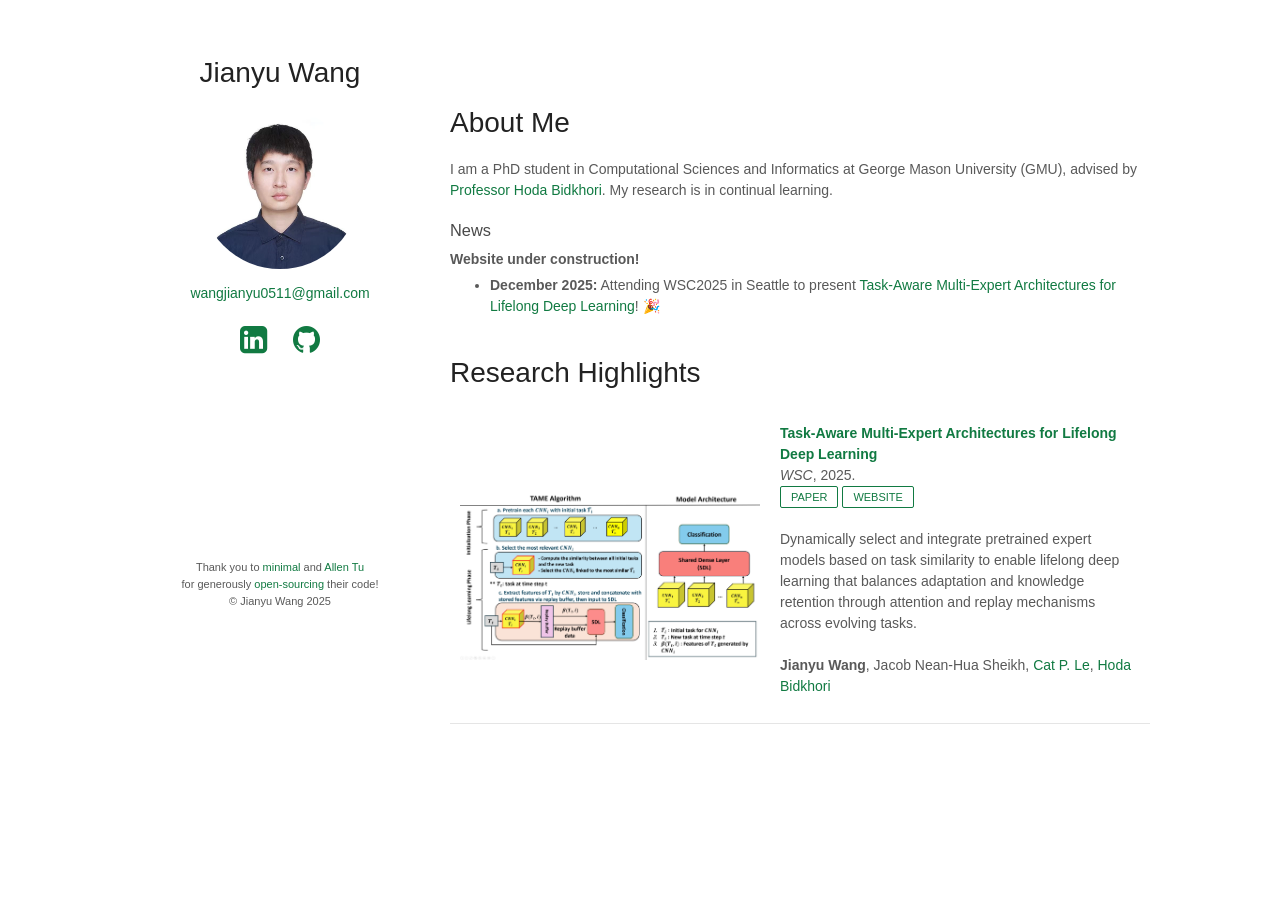
==== commit 2a5c8932: "Website" ====
--- a/index.html
+++ b/index.html
@@ -7,14 +7,14 @@
     <meta http-equiv="X-UA-Compatible" content="chrome=1">
     <meta name="viewport" content="width=device-width">
     <meta name="description"
-        content="Jianyu Wang is a PhD student in Computer Science at the University of Maryland, College Park, advised by Professor Tom Goldstein. His research advances 3D/4D scene reconstruction, multimodal biometric recognition, and generative priors and uncertainty quantification for robust vision systems, with publications in top computer vision and machine learning venues.">
+        content="Jianyu Wang is a PhD student in Computational Sciences and Informatics at George Mason University. His research focuses on continual learning.">
     <meta name="keywords"
-        content="Jianyu Wang, allentu, tuallen, atu1, University of Maryland, UMD, College Park, Computer Science, PhD student, Tom Goldstein, Matthias Zwicker, Vishal Patel, Abhinav Shrivastava, Rama Chellappa, Joshua Gleason, Jennifer Xu, Systems and Technology Research, STR, UMIACS, 3D Gaussian Splatting, 4D Gaussian Splatting, DeformableGS, dynamic 3DGS, Gaussian Splatting acceleration, temporal sensitivity pruning, motion grouping, GroupFlow, temporal pruning, SE(3) motion distillation, SpeeDe3DGS, Speedy-Splat, PUP 3D-GS, SplatSuRe, TransFIRA, diffusion priors, multi-view super-resolution, geometry-aware super-resolution, sparse-view reconstruction, NeRF, Neural Radiance Fields, uncertainty quantification, uncertainty pruning, principled pruning, explainable AI, interpretable AI, robust vision systems, computer vision, deep learning, differentiable rendering, diffusion models, vision transformers, Swin Transformer, multimodal encoders, biometric recognition, multimodal biometrics, face recognition, body recognition, gait recognition, recognizability assessment, Face Image Quality Assessment, FIQA, template recognizability, learned feature aggregation, transfer learning, BRIAR dataset, IARPA BRIAR, IARPA WRIVA, DARPA TIAMAT, NSF TRAILS Institute, VR rendering, real-time rendering, efficient rendering, GPU programming, CUDA, PyTorch, Python, mixture of experts, MoE, large vision encoders, large language models, LLMs, structure-from-motion, SfM, super-resolution, computer graphics, computational geometry, physically based modeling, advanced computer graphics, XR, simulation, animation, machine learning education, FIRE Capital One Machine Learning, research mentorship, peer research mentor, open-set recognition, multimodal fusion, uncertainty-aware rendering, academic research, CVPR 2025, computer vision publications, Jianyu Wang CVPR, Jianyu Wang research, Jianyu Wang Google Scholar, Jianyu Wang GitHub, Jianyu Wang LinkedIn">
+        content="Jianyu Wang, George Mason University, GMU, CSI, Computational Sciences and Informatics, PhD student, Hoda Bidkhori, continual learning, lifelong learning, continual deep learning, continual machine learning, continual neural networks, continual learning research, research, academic, computer science, artificial intelligence, machine learning, deep learning, neural networks, AI research, PhD research">
     <!-- Title -->
-    <title>Jianyu Wang | CS PhD @ UMD</title>
+    <title>Jianyu Wang | CSI PhD @ GMU</title>
 
     <!-- Favicon -->
-    <link rel="icon" type="image/x-icon" href="./static/icons/tu_light_red.ico">
+    <link rel="icon" type="image/x-icon" href="./project_static/images/icon.png">
 
     <!-- Stylesheets -->
     <link rel="stylesheet" href="stylesheets/styles.css">
@@ -41,88 +41,51 @@
             <div style="margin-bottom: 10px" align="center">
                 <a href="./static/images/Headshot.png">
                     <picture>
-                        <source srcset="./static/images/Headshot_Square_Background.webp" type="image/webp">
-                        <img src="./static/images/Headshot_Square_Background.jpg" alt="Portrait" class="portrait">
+                        <source srcset="./static/images/Headshot.webp" type="image/webp">
+                        <img src="./static/images/Headshot.webp" alt="Portrait" class="portrait">
                     </picture>
                 </a>
                 <center>
                     <p>
-                        <a href="mailto:atu1@umd.edu"> atu1@umd.edu </a>
+                        <a href="mailto:wangjianyu0511@gmail.com">wangjianyu0511@gmail.com</a>
                     </p>
                 </center>
 
                 <div class="icon-grid">
-                    <a href="./files/AllenTu_CV.pdf"><i class="ai ai-cv"></i></a>
+                    <!-- <a href="./files/AllenTu_CV.pdf"><i class="ai ai-cv"></i></a>
                     <a href="https://scholar.google.com/citations?user=sqPGyG4AAAAJ&hl"><i
-                            class="ai ai-google-scholar"></i></a>
-                    <a href="https://www.linkedin.com/in/allentu/"><i class="fa fa-linkedin-square"></i></a>
-                    <a href="https://github.com/tuallen"><i class="fa fa-github"></i></a>
-                    <a href="https://www.youtube.com/@tuallen"><i class="fa fa-youtube"></i></a>
+                            class="ai ai-google-scholar"></i></a> -->
+                    <a></a>
+                    <a href="https://www.linkedin.com/in/jianyu-wang-91a863255/"><i
+                            class="fa fa-linkedin-square"></i></a>
+                    <a href="https://github.com/JianyuWang0511"><i class="fa fa-github"></i></a>
+                    <a></a>
+                    <!-- <a href="https://www.youtube.com/@tuallen"><i class="fa fa-youtube"></i></a>
                     <a href="https://twitter.com/tuallen_"><i class="fa fa-twitter"></i></a>
                     <a href="static/images/WeChat.png"><i class="fa fa-wechat"></i></a>
-                    <a href="static/images/QRcode_website.png"><i class="fa fa-qrcode"></i></a>
+                    <a href="static/images/QRcode_website.png"><i class="fa fa-qrcode"></i></a> -->
                 </div>
                 <br>
             </div>
 
             <ul class="navbar">
-                <!-- <li class="navbar_li" id="selected"><a href="https://tuallen.github.io/index.html">Home</a></li> -->
-                <li class="navbar_li"><a href="https://www.semanticscholar.org/author/Allen-Tu/2306782092">Semantic
-                        Scholar</a>
-                <!-- <li class="navbar_li"><a href="https://www.researchgate.net/profile/Allen-Tu-3/research">Research
-                        Gate</a> -->
-                <li class="navbar_li"><a href="https://www.xiaohongshu.com/user/profile/6786b4ad0000000008018207">Rednote (小红书)</a>
-                <li class="navbar_li"><a href="https://www.cs.umd.edu/people/atu1">Department Profile</a>
-                <li class="navbar_li"><a
-                        href="https://drive.google.com/drive/u/1/folders/1u32o79dgsN40e7VXFEqPQ54McBpV5oTP">PhD
-                        Application Help</a>
-                <!-- <li class="navbar_li"><a href="https://orcid.org/my-orcid?orcid=0009-0002-6532-2863">ORCID</a> -->
             </ul>
         </header>
 
         <section>
             <h1>About Me</h1>
             <p>
-                I am a PhD student in Computer Science at the University of Maryland, College Park (UMD), advised by
-                <a href="https://www.cs.umd.edu/~tomg/">Professor Tom Goldstein</a>. My research spans deep learning,
-                computer vision, and graphics, with emphasis on 3D scene reconstruction, multimodal biometric
-                recognition, and generative priors for robust vision systems. I have published in top machine learning
-                conferences, contributing methods in compression and explainability that enable large-scale recognition
-                and 3D reconstruction in real-world settings. In addition to my academic work, I collaborate with both
-                academic and industry partners on problems spanning vision, language, and generative modeling. I
-                completed my BS/MS in Computer Science at UMD in 2024.
-            </p>
-
-            <p>
-                I was a Computer Vision Research Intern at <a href="https://str.us/">Systems & Technology Research
-                    (STR)</a>, focusing on multimodal biometric recognition, and a Peer Research Mentor in the <a
-                    href="https://umd-fire-coml.github.io/">FIRE: Capital One Machine Learning</a> <a
-                    href="https://www.cs.umd.edu/research/fire/"> program</a> at UMD, where I mentored over 80
-                undergraduates in their first research experiences. These roles deepened my interest in building machine
-                learning systems that are both efficient and trustworthy. A recurring theme in my work is designing
-                methods that not only achieve high accuracy, but also scale effectively and provide interpretable
-                signals for decision making. My goal is to advance AI that can be deployed in real-world applications,
-                ensuring systems that are safe, reliable, and beneficial to society.
+                I am a PhD student in Computational Sciences and Informatics at George Mason University (GMU), advised
+                by <a href="https://science.gmu.edu/directory/hoda-bidkhori">Professor Hoda Bidkhori</a>. My research is
+                in continual learning.
             </p>
 
             <h3>News</h3>
-            <p style="margin-top: -10px; margin-bottom: 5px; font-weight: bold;">🎓 Applying to 2026 PhD programs? Here
-                are my <a href="https://drive.google.com/drive/u/1/folders/1u32o79dgsN40e7VXFEqPQ54McBpV5oTP">annotated
-                    UMD
-                    application materials</a>!</p>
+            <p style="margin-top: -10px; margin-bottom: 5px; font-weight: bold;">Website under construction!</p>
             <ul>
-                <li><b>December 2025:</b> Released our <a href="https://splatsure.github.io/">SplatSuRe</a> paper and
-                    code.</li>
-                <li><b>November 2025:</b> Released our updated <a href="https://speede3dgs.github.io/">SpeeDe3DGS</a>
-                    paper and code.</li>
-                <li><b>October 2025:</b> Released our <a href="https://transfira.github.io/">TransFIRA</a> paper.</li>
-                <li><b>September 2025:</b> STR has opened internships for Summer 2026. Reach out for a <a
-                        href="https://grnh.se/810664b66us">referral</a>!</li>
-                <li><b>June 2025:</b> Thank you for coming to see <a href="https://pup3dgs.github.io/">PUP 3D-GS</a> and
-                    <a href="https://speedysplat.github.io/">Speedy-Splat</a> at <a
-                        href='https://www.linkedin.com/posts/allentu_cvpr2025-activity-7340164794253037568-YTBx'>CVPR
-                        2025</a>! 🎉
-                </li>
+                <li><b>December 2025:</b> Attending WSC2025 in Seattle to present <a
+                        href="https://jianyuwang0511.github.io/tameldl">Task-Aware Multi-Expert
+                        Architectures for Lifelong Deep Learning</a>! 🎉</li>
             </ul>
             <br>
 
@@ -134,115 +97,12 @@
                     <tr style="border-bottom:1px solid #e5e5e5;">
                         <!-- Teaser -->
                         <td style="text-align: center;">
-                            <div class="video-container">
-                                <a href="https://speede3dgs.github.io/">
-                                    <video class="video-thumbnail" src="./static/media/chicken_speede3dgs.mp4" muted
-                                        loop></video>
-                                </a>
-                            </div>
-                        </td>
-
-                        <!-- TITLE AND INFO -->
-                        <td>
-                            <!-- <br> -->
-                            <div id="indexWorkText">
-                                <!-- Title + Link -->
-                                <b><a href="https://speede3dgs.github.io/">SpeeDe3DGS: Speedy Deformable 3D Gaussian
-                                        Splatting with Temporal Pruning and Motion Grouping</a></b>
-                                <br>
-                                <i>Under Review</i>, 2025. <br>
-                            </div>
-                            <div class="indexWorkText">
-                                <a href="https://arxiv.org/abs/2506.07917" class="button" target="_blank">PAPER<span
-                                        id="cites-speede3dgs"></span></a>
-                                <a href="https://github.com/tuallen/speede3dgs" class="button" target="_blank">CODE
-                                    <span id="stars-tuallen-speede3dgs">★</span></a>
-                                <a href="https://speede3dgs.github.io/" class="button" target="_blank">WEBSITE</a>
-                            </div>
-                            <br>
-
-                            <!-- Description -->
-                            <div id="indexWorkText">
-                                Boost DeformableGS rendering speed from 20 to 276 FPS using temporal sensitivity pruning
-                                and groupwise SE(3) motion distillation, all while preserving the superior image quality
-                                of per-Gaussian neural motion.
-                            </div>
-                            <br>
-
-                            <!-- Collaborators -->
-                            <div id="indexWorkText">
-                                <strong>Jianyu Wang*</strong>,
-                                <a href="https://oceanying.github.io/">Haiyang Ying*</a>,
-                                <a href="https://www.cs.umd.edu/~hanson/">Alex Hanson</a>,
-                                <a href="https://sites.google.com/view/yonghan-lee/home">Yonghan Lee</a>,
-                                <a href="https://www.cs.umd.edu/~tomg/">Tom Goldstein</a>,
-                                <a href="https://www.cs.umd.edu/~zwicker/">Matthias Zwicker</a>
-                            </div>
-                            <br>
-                        </td>
-                    </tr>
-
-                    <tr style="border-bottom:1px solid #e5e5e5;">
-                        <!-- Teaser -->
-                        <td style="text-align: center;">
-                            <div class="video-container">
-                                <a href="https://splatsure.github.io/">
-                                    <video class="video-thumbnail" src="./static/media/church_splatsure.mp4" muted
-                                        loop></video>
-                                </a>
-                            </div>
-                        </td>
-
-                        <!-- TITLE AND INFO -->
-                        <td>
-                            <br>
-                            <div id="indexWorkText">
-                                <!-- Title + Link -->
-                                <b><a href="https://splatsure.github.io/">SplatSuRe: Selective Super-Resolution for
-                                        Multi-view Consistent 3D Gaussian Splatting</a></b>
-                                <br>
-                                <i>Under Review</i>, 2025. <br>
-                            </div>
-                            <div class="indexWorkText">
-                                <a href="https://arxiv.org/abs/2512.02172" class="button" target="_blank">PAPER<span
-                                        id="cites-splatsure"></span></a>
-                                <a href="https://github.com/pranav-asthana/splatsure" class="button"
-                                    target="_blank">CODE
-                                    <span id="stars-pranav-asthana-splatsure">★</span></a>
-                                <a href="https://splatsure.github.io/" class="button" target="_blank">WEBSITE</a>
-                            </div>
-                            <br>
-
-                            <!-- Description -->
-                            <div id="indexWorkText">
-                                Enhance 3D Gaussian Splatting by selectively injecting super-resolution only where
-                                high-frequency detail is missing, yielding sharper results and improved perceptual
-                                quality without introducing multi-view inconsistencies.
-                            </div>
-                            <br>
-
-                            <!-- Collaborators -->
-                            <div id="indexWorkText">
-                                <a href="https://pranav-asthana.github.io/">Pranav Asthana</a>,
-                                <a href="https://www.cs.umd.edu/~hanson/">Alex Hanson</a>,
-                                <strong>Jianyu Wang</strong>,
-                                <a href="https://www.cs.umd.edu/~tomg/">Tom Goldstein</a>,
-                                <a href="https://www.cs.umd.edu/~zwicker/">Matthias Zwicker</a>,
-                                <a href="https://www.cs.umd.edu/~varshney/">Amitabh Varshney</a>
-                            </div>
-                            <br>
-                        </td>
-                    </tr>
-
-                    <tr style="border-bottom:1px solid #e5e5e5;">
-                        <!-- Teaser -->
-                        <td style="text-align: center;">
                             <div class="image-container">
-                                <a href="https://transfira.github.io/">
+                                <a href="https://jianyuwang0511.github.io/tameldl">
                                     <picture>
-                                        <source srcset="./static/media/transfira.webp" type="image/webp">
-                                        <img class="image-thumbnail" src="./static/media/transfira.png" alt="Teaser"
-                                            loading="lazy" style="width:100%;height:auto;">
+                                        <source srcset="./project_static/images/teaser.webp" type="image/webp">
+                                        <img class="image-thumbnail" src="./project_static/images/teaser.png"
+                                            alt="Teaser" loading="lazy" style="width:100%;height:auto;">
                                     </picture>
                                 </a>
                             </div>
@@ -252,436 +112,36 @@
                             <br>
                             <div id="indexWorkText">
                                 <!-- Title + Link -->
-                                <b><a href="https://transfira.github.io/">TransFIRA: Transfer Learning for Face Image
-                                        Recognizability Assessment</a></b>
+                                <b><a href="https://jianyuwang0511.github.io/tameldl">Task-Aware Multi-Expert
+                                        Architectures for Lifelong Deep Learning</a></b>
                                 <br>
-                                <i>Under Review</i>, 2025. <br>
+                                <i>WSC</i>, 2025. <br>
                             </div>
                             <div class="indexWorkText">
-                                <a href="https://arxiv.org/abs/2510.06353" class="button" target="_blank">PAPER<span
-                                        id="cites-transfira"></span></a>
-                                <!-- <a href="https://github.com/allen-tu/transfira" class="button" target="_blank">CODE
-                                    <span id="stars-allen-tu-transfira">★</span></a> -->
-                                <a href="https://transfira.github.io/" class="button" target="_blank">WEBSITE</a>
+                                <a href="https://3449182.fs1.hubspotusercontent-na1.net/hubfs/3449182/2025%20WSC%20Stamped%20Papers/25WSC_Paper_212.pdf"
+                                    class="button" target="_blank">PAPER</a>
+                                <a href="https://jianyuwang0511.github.io/tameldl" class="button"
+                                    target="_blank">WEBSITE</a>
                             </div>
                             <br>
 
                             <!-- Description -->
                             <div id="indexWorkText">
-                                Redefine template-based recognition through encoder-grounded recognizability prediction
-                                that learns directly from embedding geometry via class-center similarity and angular
-                                separation, enabling principled filtering, calibrated weighting, and cross-modal
-                                explainability that surpass prior FIQA methods in accuracy, interpretability, and
-                                generality.
+                                Dynamically select and integrate pretrained expert models based on task similarity to
+                                enable lifelong deep learning that balances adaptation and knowledge retention through
+                                attention and replay mechanisms across evolving tasks.
                             </div>
                             <br>
 
                             <!-- Collaborators -->
                             <div id="indexWorkText">
                                 <strong>Jianyu Wang</strong>,
-                                <a href="https://kartik-3004.github.io/portfolio/">Kartik Narayan</a>,
-                                <a href="https://scholar.google.com/citations?user=FUchtr4AAAAJ">Joshua
-                                    Gleason</a>,
-                                <a href="https://scholar.google.com/citations?user=iFy2JdkAAAAJ">Jennifer Xu</a>,
-                                <a href="https://www.linkedin.com/in/matthew-meyn-579784157">Matthew Meyn</a>,
-                                <a href="https://www.cs.umd.edu/~tomg/">Tom Goldstein</a>,
-                                <a href="https://engineering.jhu.edu/faculty/vishal-patel/">Vishal Patel</a>
+                                Jacob Nean-Hua Sheikh,
+                                <a href="https://www.catphuocle.com/">Cat P. Le</a>,
+                                <a href="https://science.gmu.edu/directory/hoda-bidkhori">Hoda Bidkhori</a>
                             </div>
                             <br>
                         </td>
-                    </tr>
-
-                    <tr style="border-bottom:1px solid #e5e5e5;">
-                        <!-- Teaser -->
-                        <td style="text-align: center;">
-                            <div class="video-container">
-                                <a href="https://speedysplat.github.io/">
-                                    <video class="video-thumbnail" src="./static/media/kitchen_ss.mp4" muted
-                                        loop></video>
-                                </a>
-                            </div>
-                        </td>
-
-                        <!-- TITLE AND INFO -->
-                        <td>
-                            <br>
-                            <div id="indexWorkText">
-                                <!-- Title + Link -->
-                                <b><a href="https://speedysplat.github.io/"> Speedy-Splat: Fast 3D Gaussian Splatting
-                                        with Sparse Pixels and Sparse Primitives
-                                    </a></b>
-                                <br>
-                                <i>CVPR</i>, 2025.
-                            </div>
-                            <div class="indexWorkText">
-                                <a href="https://arxiv.org/abs/2412.00578" class="button" target="_blank">PAPER<span
-                                        id="cites-speedy-splat"></span></a>
-                                <a href="https://github.com/j-alex-hanson/speedy-splat" class="button"
-                                    target="_blank">CODE <span id="stars-j-alex-hanson-speedy-splat">★</span></a>
-                                <!-- <a href="https://youtu.be/jqtqVHKRrfw" class="button" target="_blank">VIDEO</a> -->
-                                <a href="https://speedysplat.github.io/" class="button" target="_blank">WEBSITE</a>
-                            </div>
-                            <br>
-
-                            <!-- Description -->
-                            <div id="indexWorkText">
-                                Accelerate 3D Gaussian Splatting rendering speed by over 6× and reduce model size
-                                by over 90% through accurately localizing primitives during rasterization and pruning
-                                the scene during training, providing a significantly higher speedup than existing
-                                techniques while maintaining competitive image quality.
-                            </div>
-                            <br>
-
-                            <!-- Collaborators -->
-                            <div id="indexWorkText">
-                                <a href="https://www.cs.umd.edu/~hanson/">Alex Hanson</a>, <strong>Allen
-                                    Tu</strong>,
-                                <a href="https://scholar.google.com/citations?user=2Vh_sboAAAAJ">Geng Lin</a>,
-                                <a href="https://vasusingla.github.io/">Vasu Singla</a>,
-
-                                <a href="https://www.cs.umd.edu/~zwicker/">Matthias Zwicker</a>,
-                                <a href="https://www.cs.umd.edu/~tomg/">Tom Goldstein</a>
-                            </div>
-                            <br>
-                        </td>
-                    </tr>
-
-                    <tr style="border-bottom:1px solid #e5e5e5;">
-                        <!-- Teaser -->
-                        <td style="text-align: center;">
-                            <div class="video-container">
-                                <a href="https://pup3dgs.github.io/">
-                                    <video class="video-thumbnail" src="./static/media/playroom_pup.mp4" muted
-                                        loop></video>
-                                </a>
-                            </div>
-                        </td>
-
-                        <!-- TITLE AND INFO -->
-                        <td>
-                            <br>
-                            <div id="indexWorkText">
-                                <!-- Title + Link -->
-                                <b><a href="https://pup3dgs.github.io/"> PUP 3D-GS: Principled Uncertainty Pruning
-                                        for 3D Gaussian Splatting
-                                    </a></b>
-                                <br>
-                                <i>CVPR</i>, 2025.
-                            </div>
-                            <div class="indexWorkText">
-                                <a href="https://arxiv.org/abs/2406.10219" class="button" target="_blank">PAPER<span
-                                        id="cites-pup3dgs"></span></a>
-                                <a href="https://github.com/j-alex-hanson/gaussian-splatting-pup" class="button"
-                                    target="_blank">CODE <span
-                                        id="stars-j-alex-hanson-gaussian-splatting-pup">★</span></a>
-                                <!-- <a href="https://youtu.be/CceTvf70JZs" class="button" target="_blank">VIDEO</a> -->
-                                <a href="https://pup3dgs.github.io/" class="button" target="_blank">WEBSITE</a>
-                            </div>
-                            <br>
-
-                            <!-- Description -->
-                            <div id="indexWorkText">
-                                Prune 90% of primitives from any pretrained 3D Gaussian Splatting model using a
-                                mathematically principled sensitivity score, more than tripling rendering speed while
-                                retaining
-                                more salient foreground information and higher visual fidelity than previous techniques
-                                at a substantially higher compression ratio.
-                            </div>
-                            <br>
-
-                            <!-- Collaborators -->
-                            <div id="indexWorkText">
-                                <a href="https://www.cs.umd.edu/~hanson/">Alex Hanson*</a>, <strong>Allen
-                                    Tu*</strong>,
-                                <a href="https://vasusingla.github.io/">Vasu Singla</a>,
-                                <a href="https://scholar.google.com/citations?user=0zysOU8AAAAJ">Mayuka
-                                    Jayawardhana</a>,
-                                <a href="https://www.cs.umd.edu/~zwicker/">Matthias Zwicker</a>,
-                                <a href="https://www.cs.umd.edu/~tomg/">Tom Goldstein</a>
-                            </div>
-                            <br>
-                        </td>
-                    </tr>
-
-                    <!-- <tr style="border-bottom:1px solid #e5e5e5;">
-                        <td style="text-align: center;">
-                            <a href="https://arxiv.org/abs/2203.04937"
-                                style="display: inline-block; width: 100%; max-width: 600px;">
-                                <img src="./static/media/addressing_bias.png" alt="Addressing Bias"
-                                    style="width: 100%; height: auto; border: none; display: block; margin: 0 auto;">
-                            </a>
-                        </td>
-
-                        <td>
-                            <br>
-                            <div id="indexWorkText">
-                                <b><a href="https://arxiv.org/abs/2203.04937">Addressing Bias in Visualization
-                                        Recommenders by Identifying Trends in Training Data: Improving VizML Through a
-                                        Statistical Analysis of the Plotly Community Feed</a></b>
-                                <br>
-                                <i>Undergraduate Honors Seminar</i>, 2021.
-                            </div>
-                            <div class="indexWorkText">
-                                <a href="https://arxiv.org/abs/2203.04937" class="button" target="_blank">PAPER</a>
-                                <span id="cites-addressing_bias"></span>
-                            </div>
-                            <br>
-
-                            <div id="indexWorkText">
-                                Analyze training bias in the VizML visualization recommender by evaluating 1,000 Plotly
-                                Community Feed examples, uncover how user convenience and chart imbalance skew
-                                predictions, and propose data-driven strategies for fairer, more representative
-                                recommendations.
-                            </div>
-                            <br>
-
-                            <div id="indexWorkText">
-                                <strong>Jianyu Wang</strong>,
-                                <a href="https://www.researchgate.net/profile/Priyanka-Mehta-28">Priyanka Mehta</a>,
-                                <a href="https://www.linkedin.com/in/alexander-wu-84315819b/">Alexander Wu</a>,
-                                <a href="https://www.linkedin.com/in/nandhinikrishnan/">Nandhini Krishnan</a>,
-                                <a href="https://www.linkedin.com/in/amar-mujumdar/">Amar Mujumdar</a>,
-                                <a href="https://homes.cs.washington.edu/~leibatt/bio.html">Leilani Battle</a>,
-                                <a href="https://www.cs.umd.edu/~dml/">Dave Levin</a>
-                            </div>
-                            <br>
-                        </td>
-                    </tr> -->
-
-                    <!-- Grants -->
-                    <tr>
-                        <td colspan="2" style="border-bottom:2px solid #958a8a; padding:0;"></td>
-                    </tr>
-
-                    <tr style="border-bottom:1px solid #e5e5e5;"></tr>
-                    <!-- Teaser -->
-                    <td style="text-align: center;">
-                        <div class="image-container">
-                            <a href="./static/media/diffusion_prior.png">
-                                <picture>
-                                    <source srcset="./static/media/diffusion_prior.webp" type="image/webp">
-                                    <img class="image-thumbnail" src="./static/media/diffusion_prior.png" alt="Teaser"
-                                        loading="lazy" style="width:100%;height:auto;">
-                                </picture>
-                            </a>
-                        </div>
-                    </td>
-
-                    <!-- TITLE AND INFO -->
-                    <td>
-                        <br>
-                        <div id="indexWorkText">
-                            <!-- Title + Link -->
-                            <b><a href="https://www.iarpa.gov/research-programs/wriva">IARPA Walk-through Rendering from
-                                    Images of Varying Altitude</a></b>
-                            <br>
-                            <a href="https://www.umiacs.umd.edu/">UMIACS</a>, 2023-Present.
-                        </div>
-                        <br>
-
-                        <!-- Description -->
-                        <div id="indexWorkText">
-                            Unconstrained 3D reconstruction and novel view synthesis in challenging real-world
-                            environments.
-                            <ul>
-                                <li><a href="https://speedysplat.github.io/">Efficient rendering, compression, and
-                                        training for
-                                        3D Gaussian Splatting (3DGS)</a>
-                                    [<a href="https://pup3dgs.github.io/">1</a>,
-                                    <a href="https://speedysplat.github.io/">2</a>,
-                                    <a href="https://speede3dgs.github.io/">3</a>]
-                                </li>
-                                <li><a href="https://splatsure.github.io/">Multi-view consistent super-resolution for
-                                        training
-                                        3DGS with low-resolution imagery</a></li>
-                                <li>Image, video, and multiview diffusion model priors for sparse-view 3D
-                                    reconstruction</li>
-                                <li><a href="https://pup3dgs.github.io/">Uncertainty quantification algorithms for 3DGS
-                                        and Neural Radiance Fields (NeRF)</a>
-                                </li>
-                            </ul>
-                        </div>
-
-                        <!-- Collaborators -->
-                        <div id="indexWorkText">
-                            <b>PIs:</b>
-                            <a href="https://www.cs.umd.edu/~tomg/">Professor Tom Goldstein</a>,
-                            <a href="https://www.cs.umd.edu/~zwicker/">Professor Matthias Zwicker</a>,
-                            <a href="https://www.cs.umd.edu/~abhinav/">Professor Abhinav Shrivastava</a>,
-                            <a href="https://aiem.jhu.edu/people/abhay-yadav/">Dr. Abhay Yadav</a>,
-                            <a href="https://sites.google.com/view/cheng-peng/home">Dr. Cheng Peng</a>,
-                            <a href="https://engineering.jhu.edu/faculty/rama-chellappa/">Professor Rama Chellappa</a>
-                        </div>
-                        <br>
-                    </td>
-                    </tr>
-
-                    <tr style="border-bottom:1px solid #e5e5e5;"></tr>
-                    <!-- Teaser -->
-                    <td style="text-align: center;">
-                        <div class="image-container">
-                            <a href="./static/media/reclothing.png">
-                                <picture>
-                                    <source srcset="./static/media/reclothing.webp" type="image/webp">
-                                    <img class="image-thumbnail" src="./static/media/reclothing.png" alt="Teaser"
-                                        loading="lazy" style="width:100%;height:auto;">
-                                </picture>
-                            </a>
-                        </div>
-                    </td>
-
-                    <!-- TITLE AND INFO -->
-                    <td>
-                        <br>
-                        <div id="indexWorkText">
-                            <!-- Title + Link -->
-                            <b><a href="https://www.iarpa.gov/research-programs/briar">IARPA Biometric Recognition and
-                                    Identification at Altitude and Range</a></b>
-                            <br>
-                            <a href="https://str.us/">STR</a>, 2022-Present.
-                        </div>
-                        <br>
-
-                        <!-- Description -->
-                        <div id="indexWorkText">
-                            Multimodal fusion of incomplete face, body, and gait information in severe operational
-                            conditions.
-                            <ul>
-                                <li><a href="https://transfira.github.io">Transfer Learning for Face Image
-                                        Recognizability Assessment</a> (2025)</li>
-                                <li><a href="./files/learned_aggregation.pdf">Learned Frame Feature Aggregation for
-                                        Face Recognition with Low-Quality Video</a> (2024)</li>
-                                <li>Operating Condition-Invariant Barlow Twins and Multimodal Ensembling (2023)</li>
-                                <li>Style-Based Appearance Flow for Clothing-Robust Body Representation Learning (2022)
-                                </li>
-                            </ul>
-                        </div>
-
-                        <!-- Collaborators -->
-                        <div id="indexWorkText">
-                            <b>PIs:</b>
-                            <a href="https://scholar.google.com/citations?user=FUchtr4AAAAJ">Dr. Joshua
-                                Gleason</a>,
-                            <a href="https://scholar.google.com/citations?user=iFy2JdkAAAAJ">Dr. Jennifer Xu</a>,
-                            <a href="https://scholar.google.com/citations?user=J-hNsh0AAAAJ">Dr. Nathan Shnidman</a>,
-                            <a href="https://scholar.google.com/citations?user=_0mlZMsAAAAJ">Dr. Mark Keck</a>,
-                            <a href="https://engineering.jhu.edu/faculty/vishal-patel/">Professor Vishal Patel</a>,
-                            <a href="https://engineering.jhu.edu/faculty/rama-chellappa/">Professor Rama Chellappa</a>
-                        </div>
-                        <br>
-
-                    </td>
-                    </tr>
-                </tbody>
-            </table>
-            <p style="margin-top: -3em; margin-bottom: 3em;">
-                <small>* denotes equal contribution. <a href="files/allentu_references.bib">[BibTeX]</a></small>
-            </p>
-
-            <h1> Experience</h1>
-            <table style="margin-top:-12px;">
-                <tbody>
-                    <tr style="border-bottom:1px solid #e5e5e5;">
-                        <!-- TITLE AND INFO -->
-                        <td>
-                            <br>
-                            <div id="indexWorkText">
-                                <!-- Title + Link -->
-                                <b><a href="https://www.umiacs.umd.edu/">University of Maryland Institute of Advanced
-                                        Computer Studies</a></b><br>
-                                <b>Graduate Research Assistant:</b> August 2023 — Present<br>
-                                <a href="https://www.cs.umd.edu/~tomg/">Tom Lab</a><br>
-                            </div>
-                            <ul>
-                                <li>Advisor: <a href='https://www.cs.umd.edu/~tomg/'>Professor Tom Goldstein</a>
-                                </li>
-                                <li>Additional Mentorship: <a href='https://www.cs.umd.edu/~zwicker/'>Professor Matthias
-                                        Zwicker</a></li>
-                            </ul>
-                        </td>
-                    </tr>
-
-                    <tr style="border-bottom:1px solid #e5e5e5;">
-                        <!-- TITLE AND INFO -->
-                        <td>
-                            <br>
-                            <div id="indexWorkText">
-                                <!-- Title + Link -->
-                                <b><a href="https://str.us/">Systems & Technology Research</a></b><br>
-                                <b>Computer Vision Research Intern:</b> May 2022 — Present<br>
-                                Video and Image Understanding Group<br>
-                            </div>
-                            <ul>
-                                <li>Mentors:
-                                    <a href="https://scholar.google.com/citations?user=FUchtr4AAAAJ">Dr. Joshua
-                                        Gleason</a>,
-                                    <a href="https://scholar.google.com/citations?user=iFy2JdkAAAAJ">Dr. Jennifer
-                                        Xu</a>,
-                                    <a href="https://www.linkedin.com/in/noam-eshed-156454101">Noam Eshed</a>,
-                                    <a href="https://www.linkedin.com/in/matthew-meyn-579784157">Matthew Meyn</a>
-                                </li>
-                                <li><a href="https://grnh.se/810664b66us">Referral Link</a></li>
-                            </ul>
-                        </td>
-                    </tr>
-
-                    <tr style="border-bottom:1px solid #e5e5e5;">
-                        <!-- TITLE AND INFO -->
-                        <td>
-                            <br>
-                            <div id="indexWorkText">
-                                <!-- Title + Link -->
-                                <b><a href="https://www.cs.umd.edu/">University of Maryland Department of Computer
-                                        Science</a></b><br>
-                                <b>Undergraduate Researcher:</b> January 2021 — December 2022<br>
-                            </div>
-                            <ul>
-                                <li>Mentors:
-                                    <a href='https://www.cs.umd.edu/~tomg/'>Professor Tom Goldstein</a>,
-                                    <a href='https://huahongtu.me/'>Dr. Raymond Tu</a>
-                                </li>
-                                <li><a href="https://arxiv.org/abs/2203.04937">Addressing Bias in Visualization
-                                        Recommenders by Identifying Trends in Training Data: Improving VizML Through a
-                                        Statistical Analysis of the Plotly Community Feed</a></li>
-                            </ul>
-                        </td>
-                    </tr>
-
-                    <tr style="border-bottom:1px solid #e5e5e5;">
-                        <!-- TITLE AND INFO -->
-                        <td>
-                            <br>
-                            <div id="indexWorkText">
-                                <!-- Title + Link -->
-                                <b><a href="https://www.fire.umd.edu/">The First-Year Innovation and Research
-                                        Experience</a></b><br>
-                                <b>Peer Research Mentor:</b> January 2021 — December 2022<br>
-                                <a href="https://umd-fire-coml.github.io/">Capital One Machine Learning</a>
-                                <br>
-                            </div>
-                            <ul>
-                                <li>Faculty Leader: <a href="https://huahongtu.me/">Dr. Raymond Tu</a></li>
-                                <li><a href="./files/fire_poster.pdf">Speech to Talking Face Animation with Generative
-                                        Adversarial Networks</a></li>
-                                <li><a href="https://github.com/umd-fire-coml">GitHub Organization</a> (Administrator)
-                                </li>
-                            </ul>
-                        </td>
-                    </tr>
-
-                    <tr>
-                        <!-- TITLE AND INFO -->
-                        <td>
-                            <br>
-                            <div id="indexWorkText">
-                                <!-- Title + Link -->
-                                <b><a href="https://www.ncino.com/">nCino, Inc.</a></b><br>
-                                <b>Software Engineering Intern:</b> June 2021 — August 2021<br>
-                                Data Integrations<br>
-                            </div>
-                        </td>
-                        <ul>
-                        </ul>
                     </tr>
                 </tbody>
             </table>
@@ -690,18 +150,13 @@
         <footer>
             <p style="line-height: 1.2;" align="center"><small>
                     Thank you to <a href="https://github.com/orderedlist/minimal">minimal</a> and <a
-                        href="https://somepago.github.io/">Gowthami Somepalli</a><br>for generously <a
+                        href="https://tuallen.github.io/">Allen Tu</a><br>for generously <a
                         href="https://github.com/tuallen/tuallen.github.io">open-sourcing</a> their code!
                     <br>
                     &copy; Jianyu Wang 2025
                 </small></p>
         </footer>
     </div>
-
-    <!-- Scripts -->
-    <script src="./static/js/zoom-containers.js"></script>
-    <script src="./static/js/github-stars.js"></script>
-    <script src="./static/js/semantic-scholar.js"></script>
 </body>
 
 </html>
--- a/stylesheets/styles.css
+++ b/stylesheets/styles.css
@@ -30,7 +30,7 @@
 }
 
 h2 title {
-  color:#b03b3b;
+  color:#117A42;
   font-weight: 500;
 }
 h3, h4, h5, h6 {
@@ -39,7 +39,7 @@
 }
 
 a {
-  color:#b03b3b;
+  color:#117A42;
   text-decoration:none;
 }
 
@@ -147,12 +147,12 @@
 .button {
   display:inline-block;
   font-weight:300;
-  color:#b03b3b;
+  color:#117A42;
   padding:0 10px;
   border-radius:2px;
   height:20;
   line-height:20px;
-  border:1px solid #b03b3b;
+  border:1px solid #117A42;
   font-size:11px;
 }
 
@@ -246,7 +246,7 @@
 }
 
 .icon-grid a {
-  color: #b03b3b;
+  color: #117A42;
   text-decoration: none;
   transition: transform 0.2s ease;
 }
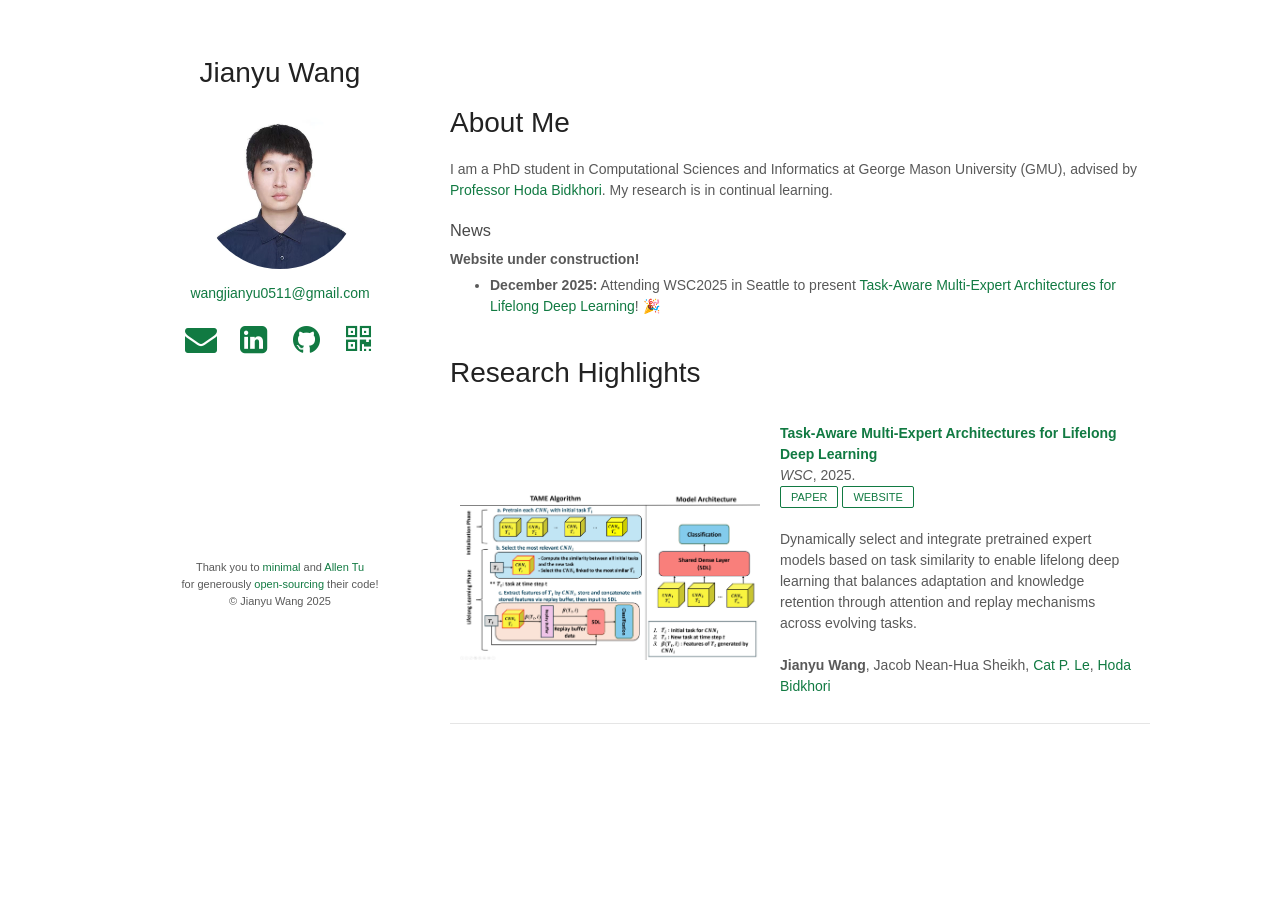
==== commit 6ab12622: "QR Code" ====
--- a/index.html
+++ b/index.html
@@ -55,15 +55,14 @@
                     <!-- <a href="./files/AllenTu_CV.pdf"><i class="ai ai-cv"></i></a>
                     <a href="https://scholar.google.com/citations?user=sqPGyG4AAAAJ&hl"><i
                             class="ai ai-google-scholar"></i></a> -->
-                    <a></a>
+                    <a href="mailto:wangjianyu0511@gmail.com"><i class="fa fa-envelope"></i></a>
                     <a href="https://www.linkedin.com/in/jianyu-wang-91a863255/"><i
                             class="fa fa-linkedin-square"></i></a>
                     <a href="https://github.com/JianyuWang0511"><i class="fa fa-github"></i></a>
-                    <a></a>
                     <!-- <a href="https://www.youtube.com/@tuallen"><i class="fa fa-youtube"></i></a>
                     <a href="https://twitter.com/tuallen_"><i class="fa fa-twitter"></i></a>
-                    <a href="static/images/WeChat.png"><i class="fa fa-wechat"></i></a>
-                    <a href="static/images/QRcode_website.png"><i class="fa fa-qrcode"></i></a> -->
+                    <a href="static/images/WeChat.png"><i class="fa fa-wechat"></i></a> -->
+                    <a href="static/images/QRcode_website.png"><i class="fa fa-qrcode"></i></a>
                 </div>
                 <br>
             </div>
